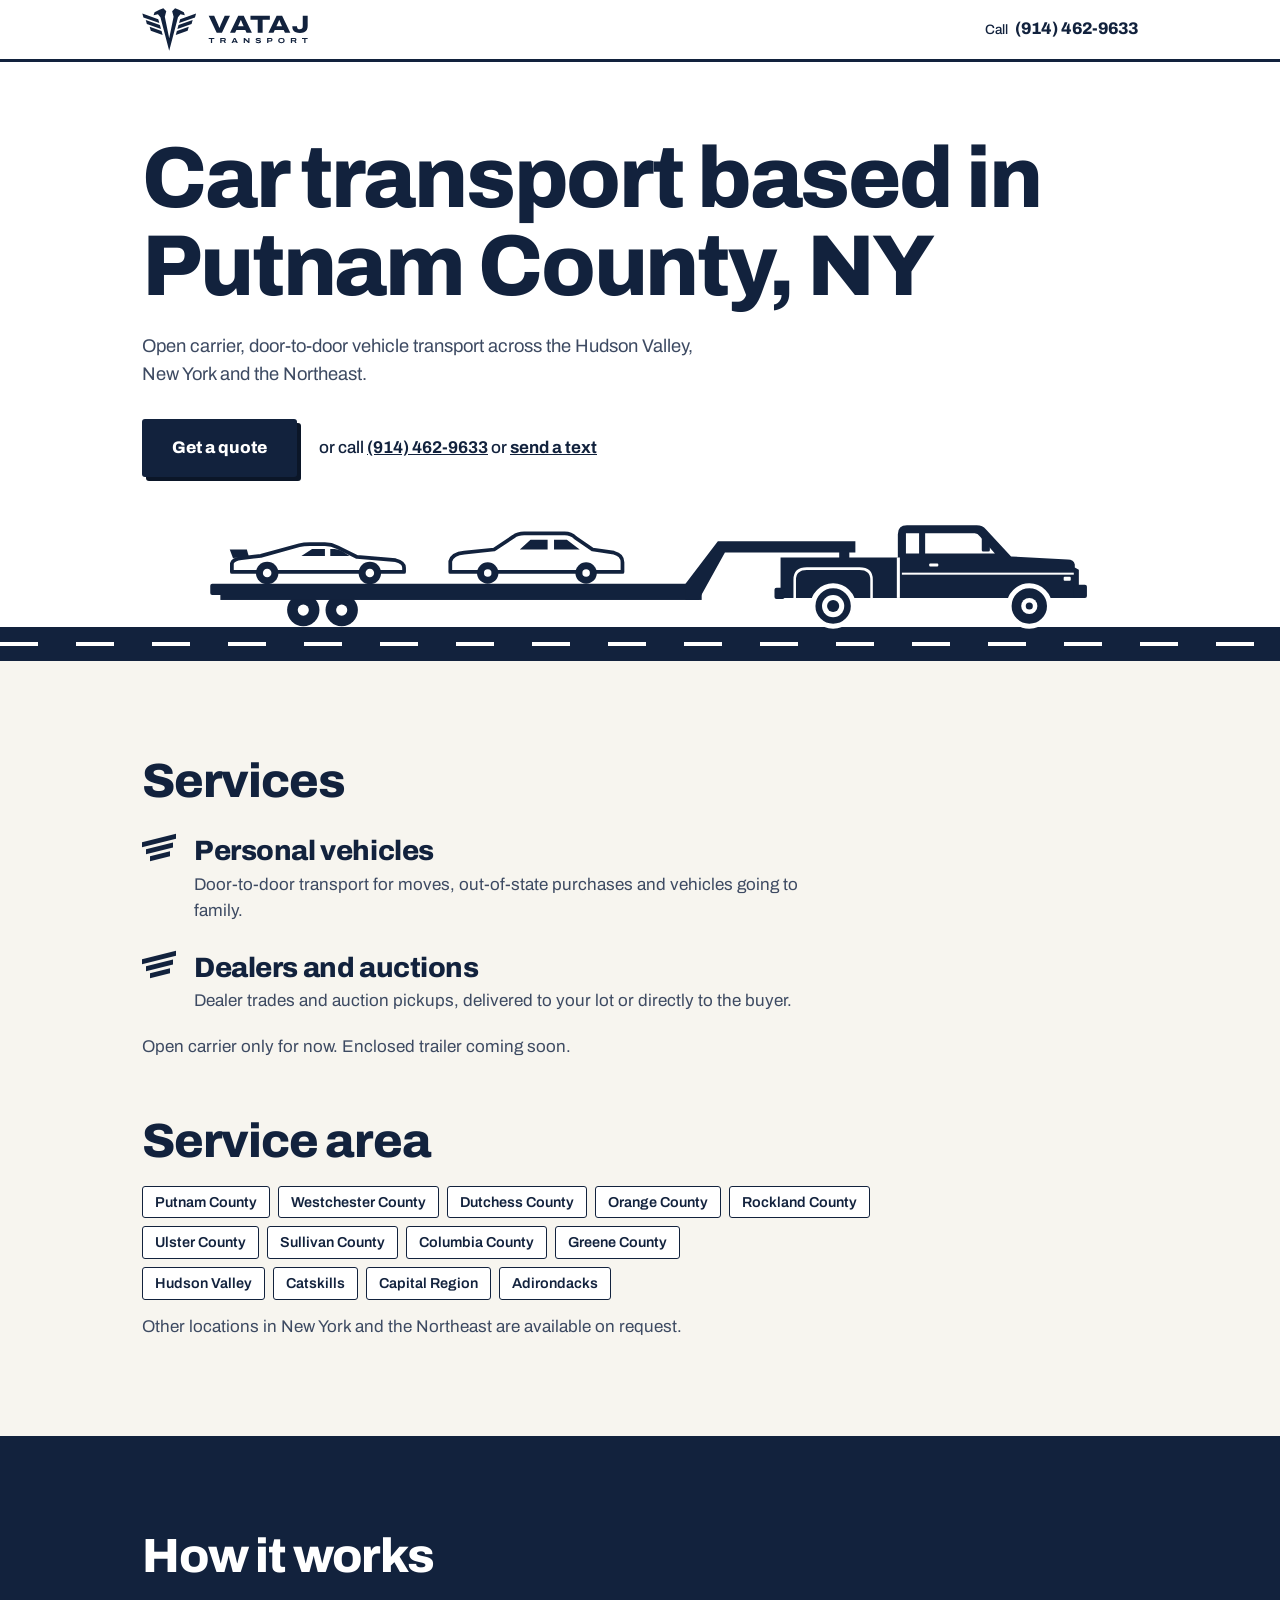
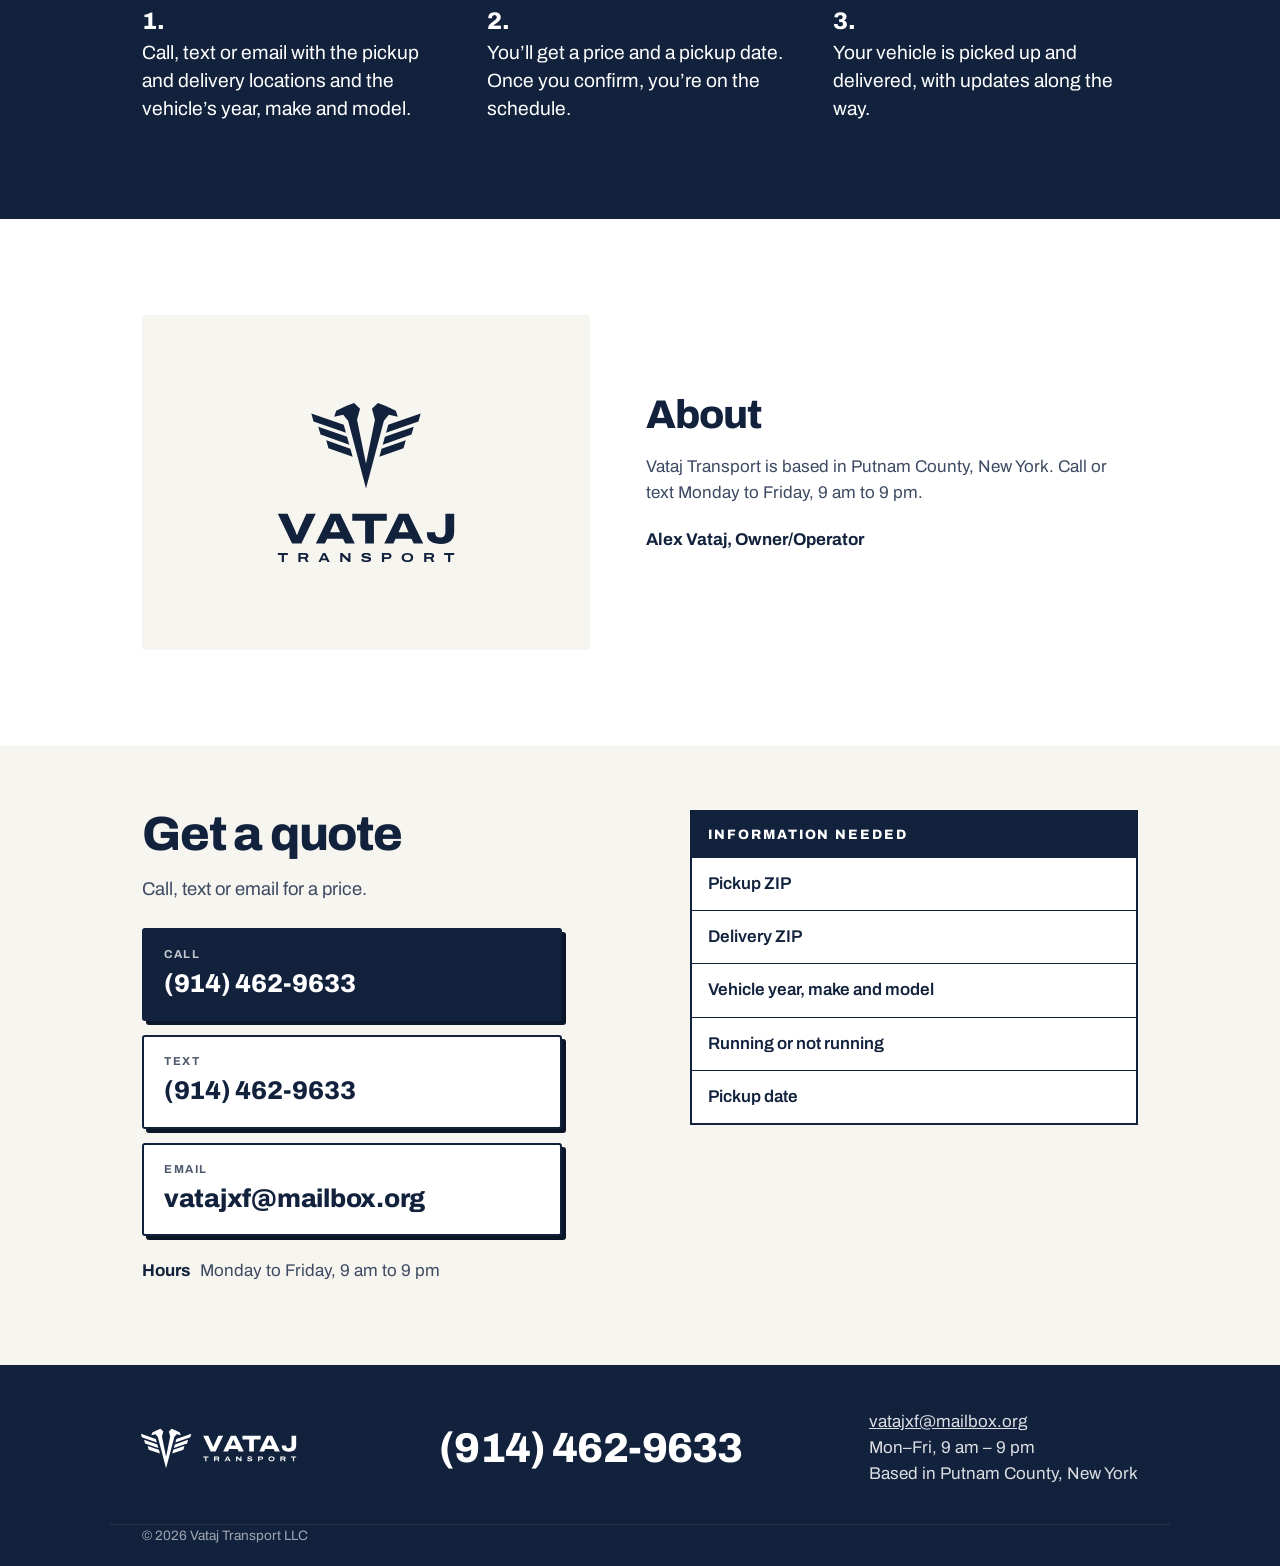
==== index.html @ d62d1b24 "Match quote button case, smooth scroll" ====
<!doctype html>
<html lang="en">
<head>
  <meta charset="utf-8">
  <meta name="viewport" content="width=device-width, initial-scale=1">

  <title>Vataj Transport LLC | Car Transport Based in Putnam County, New York</title>
  <meta name="description" content="Car transport based in Putnam County, New York. Open carrier, door to door, serving the Hudson Valley, Catskills, Capital Region and Adirondacks, plus the rest of New York and the Northeast. Call or text (914) 462-9633.">
  <link rel="canonical" href="https://vatajtransport.com/">
  <meta name="robots" content="index, follow">
  <meta name="theme-color" content="#12223D">

  <!-- Open Graph / social sharing -->
  <meta property="og:type" content="website">
  <meta property="og:site_name" content="Vataj Transport LLC">
  <meta property="og:title" content="Vataj Transport LLC | Car Transport Based in Putnam County, New York">
  <meta property="og:description" content="Open car hauling, door to door, across New York and the Northeast.">
  <meta property="og:url" content="https://vatajtransport.com/">
  <meta property="og:image" content="https://vatajtransport.com/og-image.png">
  <meta property="og:image:width" content="1200">
  <meta property="og:image:height" content="630">
  <meta property="og:locale" content="en_US">
  <meta name="twitter:card" content="summary_large_image">
  <meta name="twitter:title" content="Vataj Transport LLC | Car Transport Based in Putnam County, New York">
  <meta name="twitter:description" content="Open car hauling, door to door, across New York and the Northeast.">
  <meta name="twitter:image" content="https://vatajtransport.com/og-image.png">

  <!-- Icons (from assets/03-icons-and-social) -->
  <link rel="icon" href="favicon.ico" sizes="48x48">
  <link rel="icon" href="favicon.svg" type="image/svg+xml">
  <link rel="apple-touch-icon" href="apple-touch-icon.png">
  <link rel="manifest" href="site.webmanifest">

  <!-- Font: Archivo, served from this site -->
  <link rel="preload" href="fonts/archivo-latin.woff2" as="font" type="font/woff2" crossorigin>

  <link rel="stylesheet" href="styles.css">

  <!-- Structured data. Business details for search engines. -->
  <script type="application/ld+json">
  {
    "@context": "https://schema.org",
    "@type": "LocalBusiness",
    "name": "Vataj Transport LLC",
    "description": "Car transport company based in Putnam County, New York. Open car hauling, door to door, across New York and the Northeast.",
    "openingHoursSpecification": [
      { "@type": "OpeningHoursSpecification", "dayOfWeek": ["Monday", "Tuesday", "Wednesday", "Thursday", "Friday"], "opens": "09:00", "closes": "21:00" }
    ],
    "url": "https://vatajtransport.com/",
    "logo": "https://vatajtransport.com/icon-512.png",
    "image": "https://vatajtransport.com/og-image.png",
    "telephone": "+1-914-462-9633",
    "email": "vatajxf@mailbox.org",
    "address": {
      "@type": "PostalAddress",
      "addressRegion": "NY",
      "addressCountry": "US"
    },
    "areaServed": [
      { "@type": "AdministrativeArea", "name": "Putnam County, New York" },
      { "@type": "AdministrativeArea", "name": "Westchester County, New York" },
      { "@type": "AdministrativeArea", "name": "Dutchess County, New York" },
      { "@type": "AdministrativeArea", "name": "Orange County, New York" },
      { "@type": "AdministrativeArea", "name": "Rockland County, New York" },
      { "@type": "AdministrativeArea", "name": "Ulster County, New York" },
      { "@type": "AdministrativeArea", "name": "Sullivan County, New York" },
      { "@type": "AdministrativeArea", "name": "Columbia County, New York" },
      { "@type": "AdministrativeArea", "name": "Greene County, New York" },
      { "@type": "Place", "name": "Hudson Valley, New York" },
      { "@type": "Place", "name": "Catskills, New York" },
      { "@type": "Place", "name": "Capital Region, New York" },
      { "@type": "Place", "name": "Adirondacks, New York" },
      { "@type": "State", "name": "New York" },
      { "@type": "Place", "name": "Northeastern United States" }
    ]
  }
  </script>
</head>
<body>
  <a class="skip-link" href="#main">Skip to content</a>

  <!-- Car drawing used by the hauler illustration -->
  <svg width="0" height="0" style="position:absolute" aria-hidden="true">
    <symbol id="car" viewBox="0 0 170 52">
      <path d="M5 40 V30 Q7 23 18 22 L46 19 L64 7 Q68 4 74 4 H112 Q118 4 122 8 L138 19 L158 22 Q166 24 166 31 V40 Z" fill="#fff" stroke="#12223D" stroke-width="3.5" stroke-linejoin="round"/>
      <path d="M70 19 L80 10 H96 V19 Z M102 19 V10 H114 L126 19 Z" fill="#12223D"/>
      <circle cx="40" cy="41" r="10" fill="#12223D"/><circle cx="40" cy="41" r="3.5" fill="#fff"/>
      <circle cx="132" cy="41" r="10" fill="#12223D"/><circle cx="132" cy="41" r="3.5" fill="#fff"/>
    </symbol>
    <symbol id="sportscar" viewBox="0 0 170 52">
      <path d="M5 40 V32 Q6 28 14 27 L32 25 L68 15 Q72 14 78 14 H92 Q98 14 104 17 L122 26 L158 29 Q166 31 166 36 V40 Z" fill="#fff" stroke="#12223D" stroke-width="3.5" stroke-linejoin="round"/>
      <path d="M6 27 L3 19 H19 L21 26 Z" fill="#12223D"/>
      <path d="M70 25 L80 18.5 H92 V25 Z M97 25 V18.5 H101 Q105 18.5 109 21 L115 25 Z" fill="#12223D"/>
      <circle cx="38" cy="41" r="10.5" fill="#12223D"/><circle cx="38" cy="41" r="4" fill="#fff"/>
      <circle cx="134" cy="41" r="10.5" fill="#12223D"/><circle cx="134" cy="41" r="4" fill="#fff"/>
    </symbol>
  </svg>

  <header class="top">
    <div class="wrap top-inner">
      <a href="#top" class="top-logo"><img src="img/vataj-logo-navy.svg" alt="Vataj Transport" width="200" height="64"></a>
      <a class="top-phone" href="tel:+19144629633"><small>Call</small> (914) 462-9633</a>
    </div>
  </header>

  <main id="main">
    <!-- HERO -->
    <section class="hero" id="top">
      <div class="wrap hero-inner">
        <h1>Car transport based in Putnam County, NY</h1>
        <p class="hero-sub">Open carrier, door-to-door vehicle transport across the Hudson Valley, New York and the Northeast.</p>
        <div class="hero-cta">
          <a class="btn" href="#quote">Get a quote</a>
          <span class="hero-call">or call <a href="tel:+19144629633">(914) 462-9633</a> or <a href="sms:+19144629633">send a text</a></span>
        </div>
      </div>

      <!-- Car hauler drawing -->
      <div class="road">
        <svg class="hauler" viewBox="0 96 890 119" role="img" aria-label="Drawing of a Dodge Ram 3500 dually towing a gooseneck trailer with two cars">
          <!-- trailer tandem axles, toward the rear, tucked under the frame -->
          <g fill="#12223D">
            <circle cx="112" cy="192" r="16"/><circle cx="150" cy="192" r="16"/>
          </g>
          <g fill="#fff">
            <circle cx="112" cy="192" r="5.5"/><circle cx="150" cy="192" r="5.5"/>
          </g>
          <g fill="#12223D">
            <!-- trailer: deck, frame rail, gooseneck, hitch -->
            <rect x="20" y="166" width="484" height="11" rx="2"/>
            <rect x="30" y="175" width="476" height="7"/>
            <path d="M490 166 L522 124 H658 V135 H529 L503 182 H490 Z"/>
            <rect x="642" y="133" width="10" height="11"/>
            <!-- pickup: 1997 Ram 3500 dually, club cab -->
            <path d="M584 140 H700 V117 Q700 108 709 108 H778 Q784 108 787 112 L812 139 L868 142 Q874 142 875 147 V150 L879 152 V180 H584 Z"/>
            <rect x="578" y="170" width="10" height="11" rx="2"/>
            <rect x="874" y="167" width="13" height="13" rx="2"/>
          </g>
          <g fill="#fff">
            <rect x="699" y="140" width="3" height="40"/>
            <path d="M708 116 H721 V136 H708 Z M727 116 H776 Q779 116 781 119 L796 136 H727 Z"/>
            <rect x="704" y="155" width="170" height="2"/>
            <rect x="731" y="146" width="9" height="3" rx="1"/>
            <rect x="864" y="159" width="7" height="4" rx="1"/>
          </g>
          <!-- tow mirror -->
          <rect x="783" y="119" width="8" height="15" rx="1.5" fill="#12223D"/>
          <!-- squared-off dually rear fender flare -->
          <path d="M598 180 V162 Q598 151 610 151 H662 Q674 151 674 162 V180" fill="none" stroke="#fff" stroke-width="2.5" stroke-linejoin="round"/>
          <!-- pickup wheels: deep-dish dually rear, front hub -->
          <g fill="#12223D" stroke="#fff" stroke-width="5">
            <circle cx="636" cy="188" r="20"/><circle cx="830" cy="188" r="20"/>
          </g>
          <circle cx="636" cy="188" r="11" fill="#fff"/>
          <circle cx="636" cy="188" r="6" fill="#12223D"/>
          <circle cx="830" cy="188" r="8" fill="#fff"/>
          <circle cx="830" cy="188" r="3.5" fill="#12223D"/>
          <!-- cars -->
          <use href="#sportscar" x="36" y="112" width="180" height="55"/>
          <use href="#car" x="252" y="112" width="180" height="55"/>
        </svg>
      </div>
    </section>

    <!-- SERVICES -->
    <section class="services" id="services">
      <div class="wrap">
        <h2>Services</h2>
        <ul class="haul-list">
          <li>
            <strong>Personal vehicles</strong>
            <span>Door-to-door transport for moves, out-of-state purchases and vehicles going to family.</span>
          </li>
          <li>
            <strong>Dealers and auctions</strong>
            <span>Dealer trades and auction pickups, delivered to your lot or directly to the buyer.</span>
          </li>
        </ul>
        <p class="soon">Open carrier only for now. Enclosed trailer coming soon.</p>

        <h2 class="area-head" id="area">Service area</h2>
        <ul class="areas">
          <li>Putnam County</li>
          <li>Westchester County</li>
          <li>Dutchess County</li>
          <li>Orange County</li>
          <li>Rockland County</li>
          <li>Ulster County</li>
          <li>Sullivan County</li>
          <li>Columbia County</li>
          <li>Greene County</li>
        </ul>
        <ul class="areas">
          <li>Hudson Valley</li>
          <li>Catskills</li>
          <li>Capital Region</li>
          <li>Adirondacks</li>
        </ul>
        <p class="area-note">Other locations in New York and the Northeast are available on request.</p>
      </div>
    </section>

    <!-- HOW IT WORKS -->
    <section class="how" id="how">
      <div class="wrap">
        <h2>How it works</h2>
        <ol class="how-list">
          <li>Call, text or email with the pickup and delivery locations and the vehicle’s year, make and model.</li>
          <li>You’ll get a price and a pickup date. Once you confirm, you’re on the schedule.</li>
          <li>Your vehicle is picked up and delivered, with updates along the way.</li>
        </ol>
      </div>
    </section>

    <!-- USDOT section: hidden until the real USDOT number and insurance details are filled in.
         Fill in [NUMBER], [INSURANCE CARRIER] and [COVERAGE DETAILS], then remove these comment markers.
    <section class="trust" id="trust">
      <div class="wrap">
        <div class="door">
          <img src="img/vataj-mark-navy.svg" alt="" width="120" height="97">
          <p class="door-line">Vataj Transport LLC · USDOT [NUMBER]</p>
        </div>
        <p class="trust-text">Look us up on <a href="https://safer.fmcsa.dot.gov/CompanySnapshot.aspx" target="_blank" rel="noopener">FMCSA SAFER</a> with our USDOT number. Insured through [INSURANCE CARRIER], [COVERAGE DETAILS].</p>
      </div>
    </section>
    -->

    <!-- ABOUT -->
    <section class="about" id="about">
      <div class="wrap about-inner">
        <!-- When you have a photo of the truck, replace this div with:
             <img class="about-photo" src="img/truck.jpg" alt="Vataj Transport truck and trailer" width="800" height="600"> -->
        <div class="photo-slot"><img src="img/vataj-stacked-navy.svg" alt="" width="240" height="220"></div>
        <div>
          <h2>About</h2>
          <p>Vataj Transport is based in Putnam County, New York. Call or text Monday to Friday, 9 am to 9 pm.</p>
          <p class="sign">Alex Vataj, Owner/Operator</p>
        </div>
      </div>
    </section>

    <!-- QUOTE: contact by phone or email -->
    <section class="quote" id="quote">
      <div class="wrap quote-inner">
        <div>
          <h2>Get a quote</h2>
          <p class="quote-sub">Call, text or email for a price.</p>
          <div class="contact">
            <a class="contact-btn" href="tel:+19144629633">
              <small>Call</small>
              <span>(914) 462-9633</span>
            </a>
            <a class="contact-btn contact-btn--light" href="sms:+19144629633">
              <small>Text</small>
              <span>(914) 462-9633</span>
            </a>
            <a class="contact-btn contact-btn--light" href="mailto:vatajxf@mailbox.org?subject=Quote%20request&amp;body=Hi%20Alex%2C%20I%27d%20like%20a%20quote.%0D%0A%0D%0AName%3A%0D%0APhone%3A%0D%0APickup%20ZIP%3A%0D%0ADelivery%20ZIP%3A%0D%0AVehicle%20%28year%2C%20make%2C%20model%29%3A%0D%0ADoes%20it%20run%3F%3A%0D%0APickup%20date%3A%0D%0A">
              <small>Email</small>
              <span>vatajxf@mailbox.org</span>
            </a>
          </div>
          <p class="hours"><b>Hours</b> Monday to Friday, 9 am to 9 pm</p>
        </div>

        <div class="bol">
          <div class="bol-head"><span>Information needed</span></div>
          <ul class="bol-list">
            <li>Pickup ZIP</li>
            <li>Delivery ZIP</li>
            <li>Vehicle year, make and model</li>
            <li>Running or not running</li>
            <li>Pickup date</li>
          </ul>
        </div>
      </div>
    </section>
  </main>

  <!-- Call / text bar, phones only -->
  <nav class="callbar" aria-label="Contact">
    <a href="tel:+19144629633">Call (914) 462-9633</a>
    <a href="sms:+19144629633">Text</a>
  </nav>

  <footer class="foot">
    <div class="wrap foot-inner">
      <img src="img/vataj-logo-white.svg" alt="Vataj Transport" width="200" height="64">
      <a class="foot-phone" href="tel:+19144629633">(914) 462-9633</a>
      <p>
        <a href="mailto:vatajxf@mailbox.org">vatajxf@mailbox.org</a><br>
        Mon–Fri, 9 am – 9 pm<br>
        Based in Putnam County, New York
        <!-- <br>USDOT [NUMBER] -->
      </p>
    </div>
    <p class="wrap foot-legal">© <span id="year">2026</span> Vataj Transport LLC</p>
  </footer>

  <script src="main.js" defer></script>
  <!-- Cloudflare Web Analytics --><script type='module' src='https://static.cloudflareinsights.com/beacon.min.js' data-cf-beacon='{"token": "734346c1a98e472299c1a5e0b5b858b2"}'></script><!-- End Cloudflare Web Analytics -->
</body>
</html>
---- styles.css ----
/* Vataj Transport LLC */

@font-face {
  font-family: "Archivo";
  font-style: normal;
  font-weight: 400 800;
  font-display: swap;
  src: url("fonts/archivo-latin.woff2") format("woff2");
}

:root {
  --navy: #12223D;
  --navy-deep: #0b1628;
  --paper: #f7f5ef;
  --ink-soft: #3d4a62;
  --white: #fff;
  --font: "Archivo", system-ui, -apple-system, "Segoe UI", Roboto, sans-serif;
}

*, *::before, *::after { box-sizing: border-box; }
html { -webkit-text-size-adjust: 100%; }
@media (prefers-reduced-motion: no-preference) { html { scroll-behavior: smooth; } }
body { margin: 0; font-family: var(--font); font-size: 1.0625rem; line-height: 1.55; color: var(--navy); background: var(--white); }
img { display: block; max-width: 100%; height: auto; }
a { color: inherit; }
p { margin: 0 0 1em; }
h1, h2 { margin: 0; font-weight: 800; letter-spacing: -0.025em; line-height: 1.02; }
h2 { font-size: clamp(2rem, 6vw, 3rem); margin-bottom: 28px; }
:focus-visible { outline: 3px solid var(--navy); outline-offset: 2px; }

.wrap { max-width: 1060px; margin: 0 auto; padding: 0 20px; }

.skip-link { position: absolute; left: 8px; top: -60px; z-index: 10; padding: 8px 12px; background: var(--navy); color: var(--white); }
.skip-link:focus { top: 8px; }

.btn {
  display: inline-block; padding: 16px 30px;
  font: inherit; font-weight: 800; font-size: 1.05rem;
  color: var(--white); background: var(--navy);
  border: 0; border-radius: 3px; box-shadow: 4px 4px 0 var(--navy-deep);
  text-decoration: none; cursor: pointer;
  transition: transform .1s, box-shadow .1s;
}
.btn:hover { transform: translate(-1px, -1px); box-shadow: 5px 5px 0 var(--navy-deep); }
.btn:active { transform: translate(3px, 3px); box-shadow: 1px 1px 0 var(--navy-deep); }

/* Top bar */
.top { border-bottom: 3px solid var(--navy); }
.top-inner { display: flex; align-items: center; justify-content: space-between; gap: 12px; padding-top: 6px; padding-bottom: 6px; }
.top-logo img { width: 160px; margin-left: -8px; }
.top-phone { font-weight: 800; font-size: 1.05rem; text-decoration: none; white-space: nowrap; }
.top-phone small { display: none; font-weight: 500; font-size: .85rem; margin-right: 4px; }

/* Hero */
.hero { padding-top: 44px; overflow: hidden; }
.hero-inner { position: relative; }
.hero h1 { font-size: clamp(2.6rem, 10.5vw, 5.4rem); }
.hero-sub { max-width: 32em; margin: 22px 0 0; font-size: 1.15rem; color: var(--ink-soft); }
.hero-cta { display: flex; flex-wrap: wrap; align-items: center; gap: 14px 22px; margin-top: 30px; }
.hero-call { font-weight: 500; }
.hero-call a { font-weight: 700; }

.road { position: relative; margin-top: 36px; padding: 0 12px; }
.road::after { /* road surface with lane dashes */
  content: ""; display: block; height: 34px; margin: -6px -12px 0;
  background:
    repeating-linear-gradient(90deg, var(--white) 0 38px, transparent 38px 76px) center / 100% 4px no-repeat,
    var(--navy);
}
.hauler { display: block; width: 100%; max-width: 900px; height: auto; margin: 0 auto; }

/* Services */
.services { padding: 64px 0 56px; background: var(--paper); }
.haul-list { list-style: none; margin: 0; padding: 0; }
.haul-list > li { position: relative; padding: 0 0 26px 52px; }
.haul-list > li:last-child { padding-bottom: 0; }
.haul-list > li::before { /* three wing bars from the logo */
  content: ""; position: absolute; left: 0; top: 4px; width: 34px; height: 22px;
  background:
    linear-gradient(var(--navy), var(--navy)) 0 0 / 100% 5px no-repeat,
    linear-gradient(var(--navy), var(--navy)) 4px 8px / 80% 5px no-repeat,
    linear-gradient(var(--navy), var(--navy)) 8px 16px / 60% 5px no-repeat;
  transform: skewY(-14deg);
}
.haul-list strong { display: block; font-size: clamp(1.3rem, 3.6vw, 1.75rem); font-weight: 800; letter-spacing: -0.015em; line-height: 1.2; }
.haul-list span { display: block; margin-top: 4px; color: var(--ink-soft); max-width: 36em; }
.soon { margin: 20px 0 0; color: var(--ink-soft); }
.area-head { margin-top: 56px; margin-bottom: 20px; }
.areas { list-style: none; display: flex; flex-wrap: wrap; gap: 8px; max-width: 780px; margin: 0 0 8px; padding: 0; }
.areas li {
  padding: 6px 12px; font-size: .9rem; font-weight: 600; line-height: 1.3;
  background: var(--white); border: 1px solid var(--navy); border-radius: 3px;
}
.area-note { margin: 14px 0 0; color: var(--ink-soft); max-width: 36em; }

/* How it goes */
.how { padding: 64px 0; color: var(--white); background: var(--navy); }
.how-list { margin: 0; padding: 0; list-style: none; counter-reset: n; display: grid; gap: 28px; }
.how-list li { counter-increment: n; font-size: 1.2rem; line-height: 1.45; max-width: 30em; }
.how-list li::before {
  content: counter(n) "."; display: block; margin-bottom: 6px;
  font-size: 1.5rem; font-weight: 800; line-height: 1;
}

/* About */
.about { padding: 72px 0; }
.about-inner { display: grid; gap: 28px; align-items: center; }
.about p { color: var(--ink-soft); max-width: 34em; }
.about .sign { margin-top: 20px; color: var(--navy); font-weight: 700; }
.about h2 { font-size: clamp(1.8rem, 5vw, 2.5rem); margin-bottom: 18px; }
.photo-slot { display: grid; place-items: center; aspect-ratio: 4 / 3; background: var(--paper); border-radius: 3px; }
.photo-slot img { width: 46%; }
.about-photo { width: 100%; aspect-ratio: 4 / 3; object-fit: cover; border-radius: 3px; }

/* Trust: door lettering */
.trust { padding: 72px 0; }
.door {
  display: flex; flex-direction: column; align-items: center; gap: 14px;
  padding: 36px 20px 30px; margin-bottom: 28px;
  background: var(--white); border: 3px solid var(--navy); border-radius: 26px;
  box-shadow: inset 0 0 0 8px var(--white), inset 0 0 0 9px #c9cfd9;
}
.door img { width: 96px; }
.door-line { margin: 0; text-align: center; font-weight: 800; font-size: clamp(.95rem, 3.2vw, 1.4rem); letter-spacing: .12em; text-transform: uppercase; }
.trust-text { max-width: 40em; margin: 0; color: var(--ink-soft); }
.trust-text a { color: var(--navy); font-weight: 700; }

/* Quote: call or email */
.quote { padding: 64px 0 80px; background: var(--paper); }
.quote-inner { display: grid; gap: 36px; }
.quote-sub { color: var(--ink-soft); margin-top: -12px; margin-bottom: 24px; font-size: 1.15rem; }
.contact { display: grid; gap: 14px; max-width: 420px; }
.contact-btn {
  display: block; padding: 16px 20px;
  color: var(--white); background: var(--navy);
  border: 2px solid var(--navy); border-radius: 3px; box-shadow: 4px 4px 0 var(--navy-deep);
  text-decoration: none; transition: transform .1s, box-shadow .1s;
}
.contact-btn:hover { transform: translate(-1px, -1px); box-shadow: 5px 5px 0 var(--navy-deep); }
.contact-btn:active { transform: translate(3px, 3px); box-shadow: 1px 1px 0 var(--navy-deep); }
.contact-btn small { display: block; font-size: .72rem; font-weight: 700; letter-spacing: .14em; text-transform: uppercase; opacity: .75; }
.contact-btn span { display: block; font-size: clamp(1.25rem, 5vw, 1.6rem); font-weight: 800; letter-spacing: -0.01em; overflow-wrap: anywhere; }
.contact-btn--light { color: var(--navy); background: var(--white); }
.hours { margin: 22px 0 0; color: var(--ink-soft); }
.hours b { margin-right: 6px; color: var(--navy); }

.bol { align-self: start; background: var(--white); border: 2px solid var(--navy); }
.bol-head {
  padding: 12px 16px; color: var(--white); background: var(--navy);
  font-weight: 800; font-size: .85rem; letter-spacing: .14em; text-transform: uppercase;
}
.bol-list { list-style: none; margin: 0; padding: 0; }
.bol-list li { padding: 13px 16px; font-weight: 600; }
.bol-list li + li { border-top: 1px solid var(--navy); }

/* 404 */
.notfound { padding: 96px 0 120px; }
.notfound h1 { font-size: clamp(2.6rem, 10vw, 4.5rem); }
.notfound p { margin: 18px 0 0; font-size: 1.15rem; color: var(--ink-soft); }

/* Call bar (phones) */
.callbar {
  position: fixed; left: 0; right: 0; bottom: 0; z-index: 20;
  display: grid; grid-template-columns: 1fr auto;
  padding-bottom: env(safe-area-inset-bottom);
  background: var(--navy); border-top: 2px solid var(--white);
  box-shadow: 0 -4px 16px rgba(0, 0, 0, .18);
}
.callbar a { padding: 15px 18px; text-align: center; font-weight: 800; color: var(--white); text-decoration: none; }
.callbar a + a { padding: 15px 28px; color: var(--navy); background: var(--white); }
body:has(.callbar) { padding-bottom: calc(56px + env(safe-area-inset-bottom)); }

/* Footer */
.foot { padding: 44px 0 20px; color: var(--white); background: var(--navy); }
.foot-inner { display: grid; gap: 16px; }
.foot-inner img { width: 180px; margin-left: -9px; }
.foot-phone { font-size: clamp(1.8rem, 6vw, 2.6rem); font-weight: 800; letter-spacing: -0.02em; text-decoration: none; }
.foot-phone:hover { text-decoration: underline; }
.foot p { margin: 0; opacity: .85; }
.foot-legal { margin: 36px auto 0 !important; padding-top: 16px; border-top: 1px solid rgba(255, 255, 255, .15); font-size: .85rem; opacity: .6 !important; }

@media (min-width: 600px) {
  .top-phone small { display: inline; }
}

@media (min-width: 860px) {
  .callbar { display: none; }
  body:has(.callbar) { padding-bottom: 0; }
  .wrap { padding: 0 32px; }
  .top-logo img { width: 190px; }
  .hero { padding-top: 72px; }
  .hero h1 { max-width: 14em; }
  .services, .how, .about, .trust { padding: 96px 0; }
  .how-list { grid-template-columns: repeat(3, 1fr); gap: 40px; }
  .about-inner { grid-template-columns: 1fr 1.1fr; gap: 56px; }
  .quote-inner { grid-template-columns: 1.1fr 1fr; gap: 56px; align-items: center; }
  .foot-inner { grid-template-columns: auto 1fr auto; align-items: center; gap: 40px; }
  .foot-phone { justify-self: center; }
}
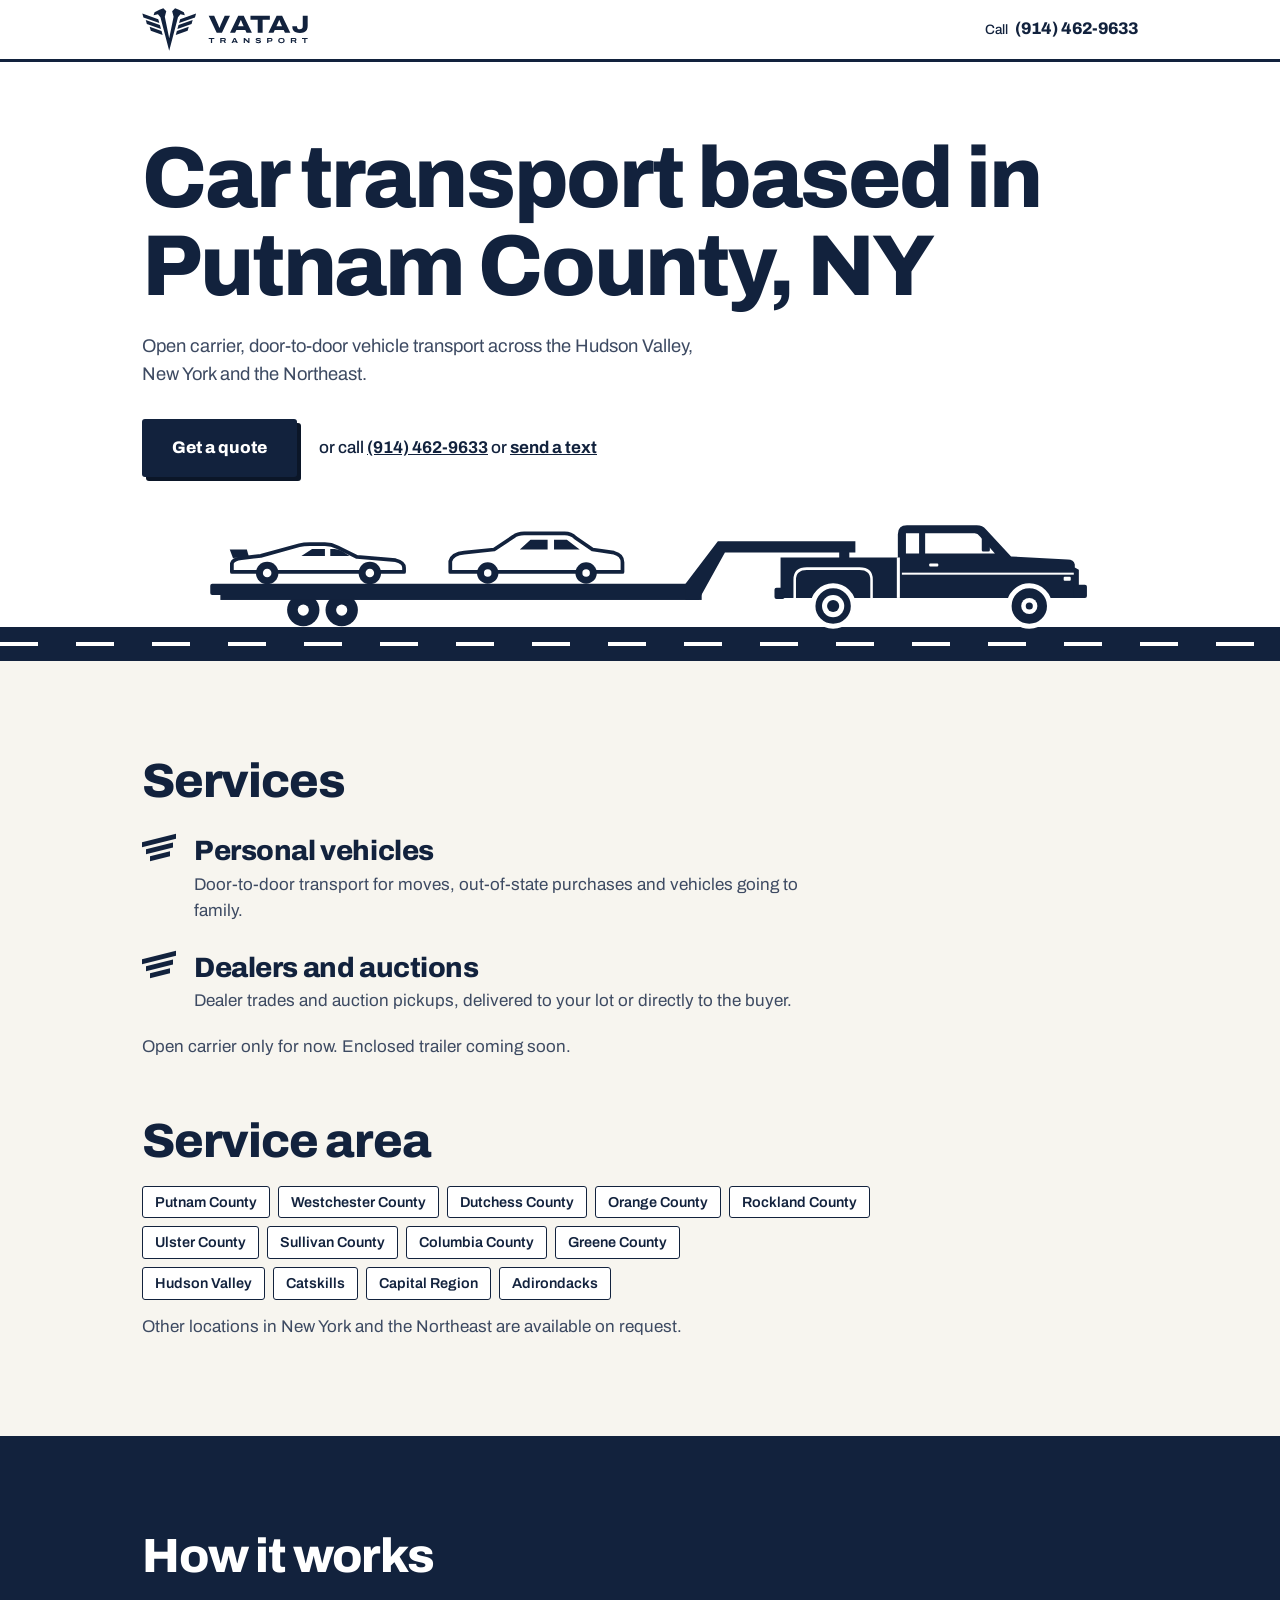
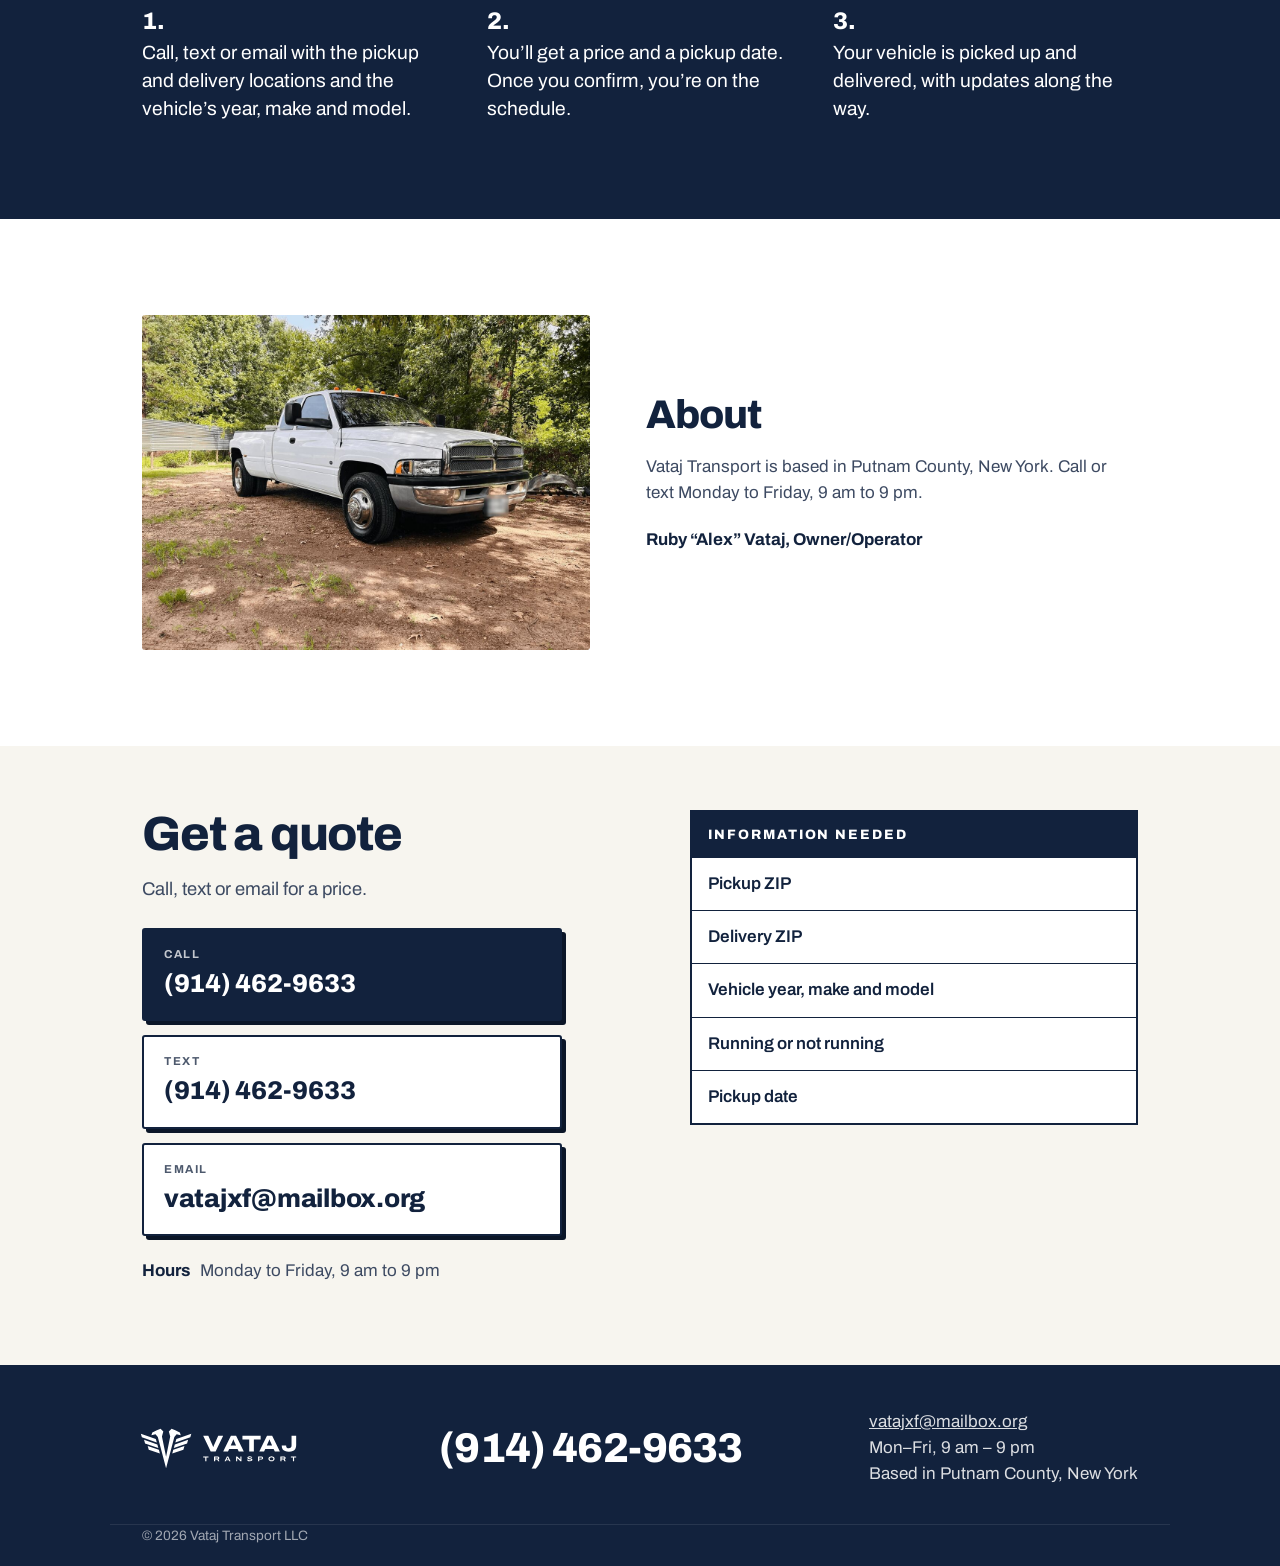
==== commit bce3367d: "Add truck photo to About, show owner as Ruby "Alex" Vataj" ====
--- a/index.html
+++ b/index.html
@@ -228,13 +228,11 @@
     <!-- ABOUT -->
     <section class="about" id="about">
       <div class="wrap about-inner">
-        <!-- When you have a photo of the truck, replace this div with:
-             <img class="about-photo" src="img/truck.jpg" alt="Vataj Transport truck and trailer" width="800" height="600"> -->
-        <div class="photo-slot"><img src="img/vataj-stacked-navy.svg" alt="" width="240" height="220"></div>
+        <img class="about-photo" src="img/truck.jpg" alt="White Dodge Ram 3500 dually pickup used by Vataj Transport" width="1200" height="900" loading="lazy">
         <div>
           <h2>About</h2>
           <p>Vataj Transport is based in Putnam County, New York. Call or text Monday to Friday, 9 am to 9 pm.</p>
-          <p class="sign">Alex Vataj, Owner/Operator</p>
+          <p class="sign">Ruby “Alex” Vataj, Owner/Operator</p>
         </div>
       </div>
     </section>
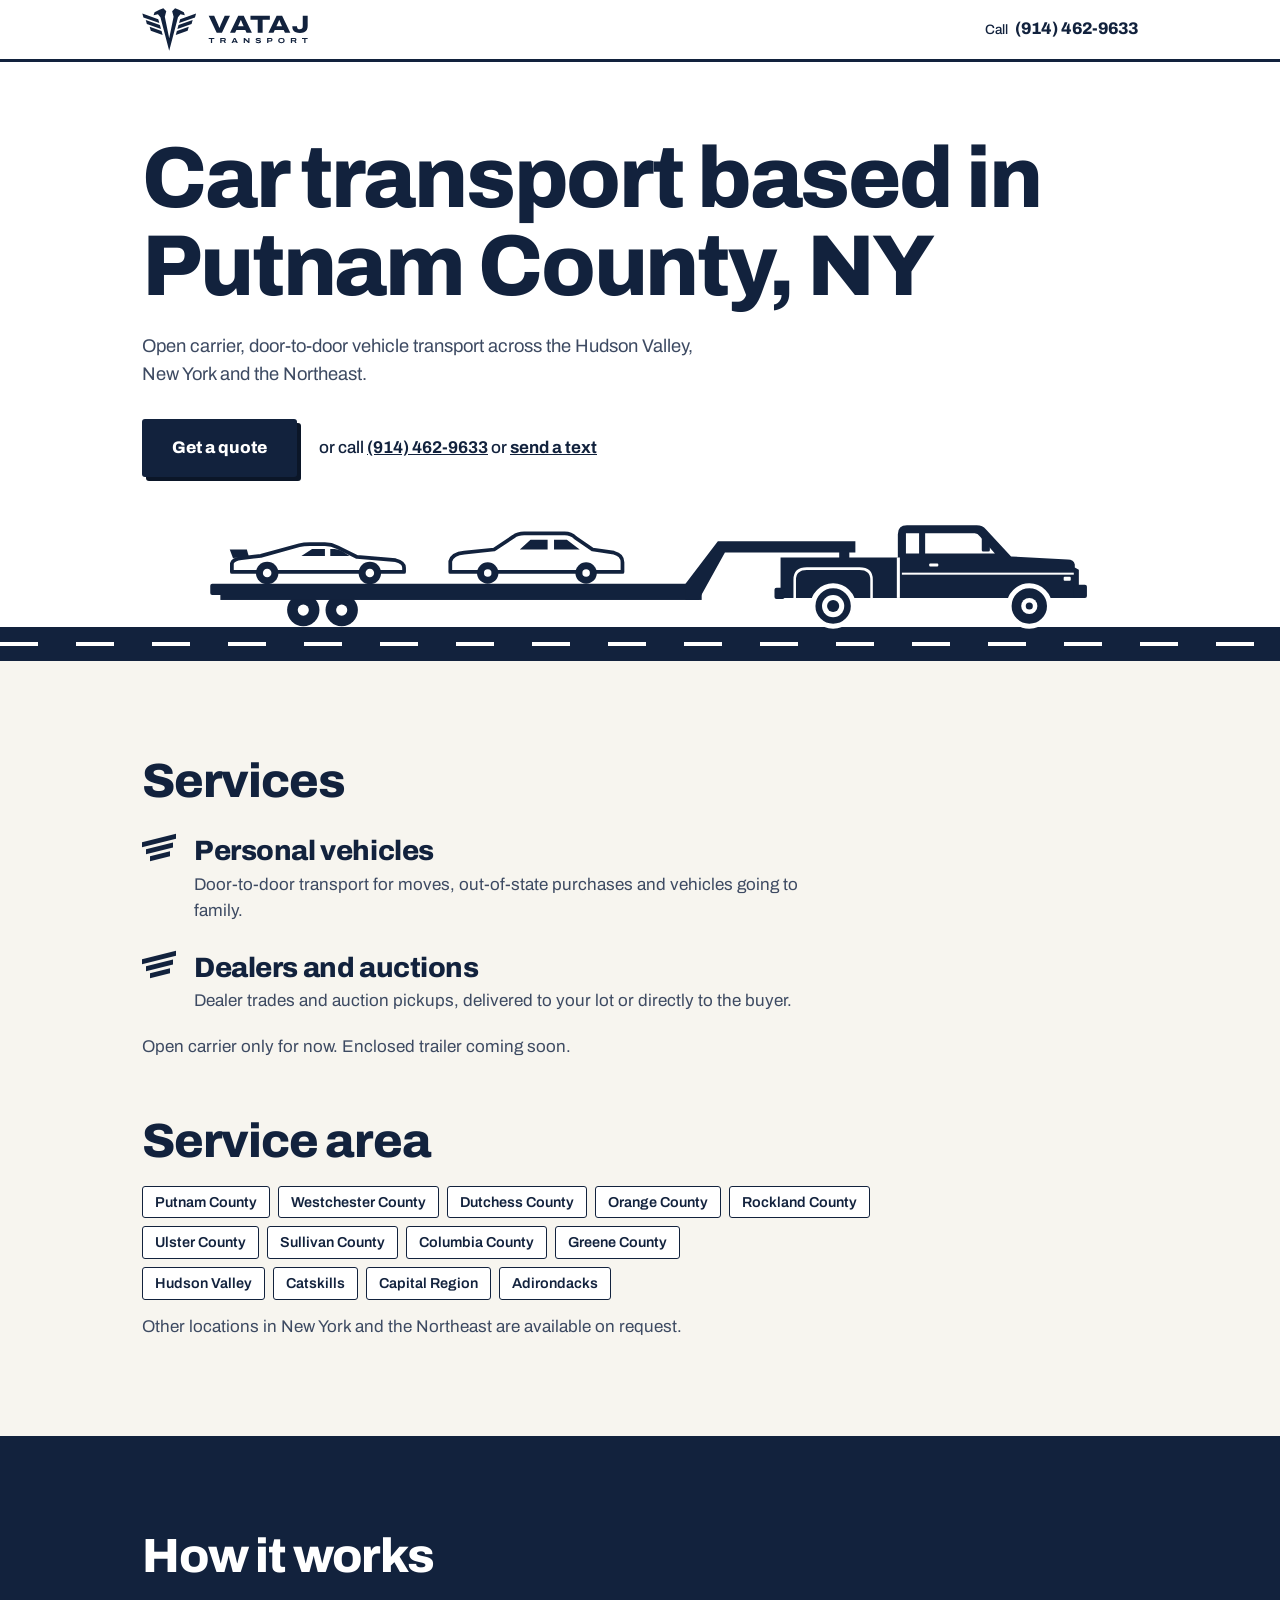
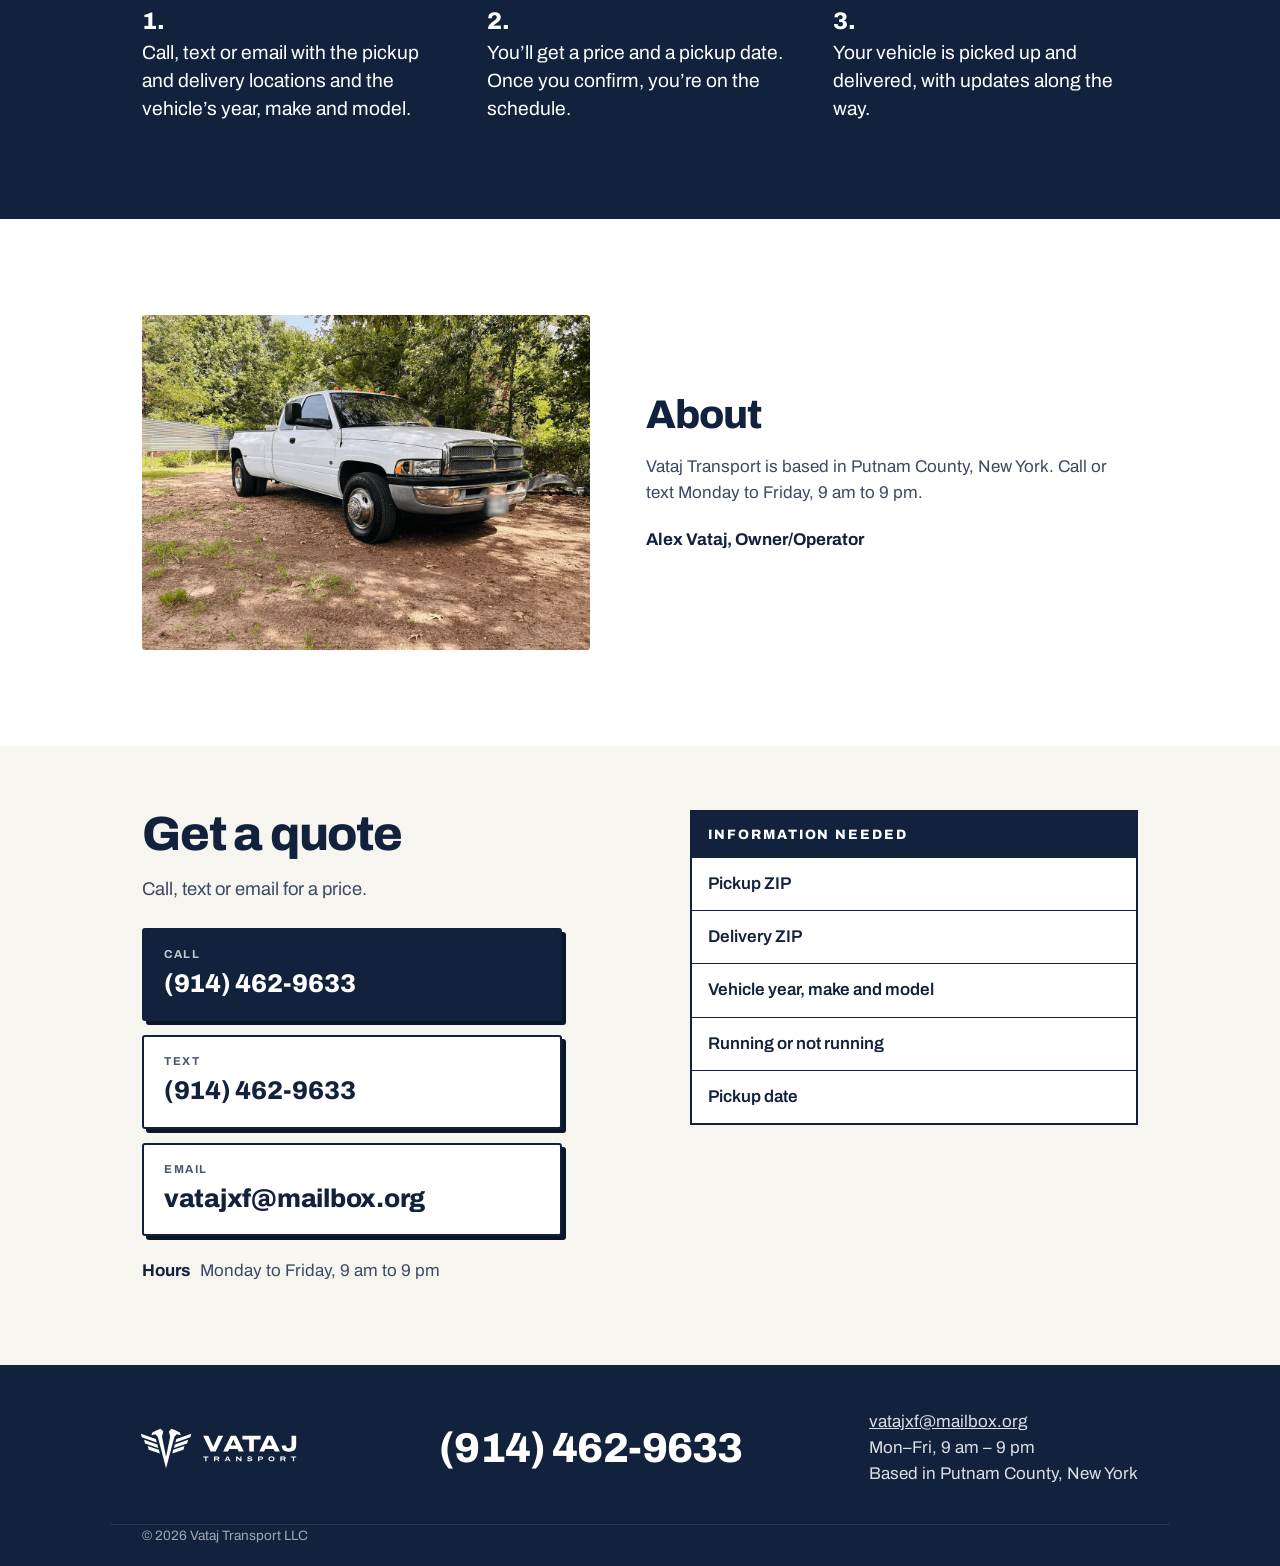
==== commit 52af64b9: "Show owner as Alex Vataj" ====
--- a/index.html
+++ b/index.html
@@ -232,7 +232,7 @@
         <div>
           <h2>About</h2>
           <p>Vataj Transport is based in Putnam County, New York. Call or text Monday to Friday, 9 am to 9 pm.</p>
-          <p class="sign">Ruby “Alex” Vataj, Owner/Operator</p>
+          <p class="sign">Alex Vataj, Owner/Operator</p>
         </div>
       </div>
     </section>
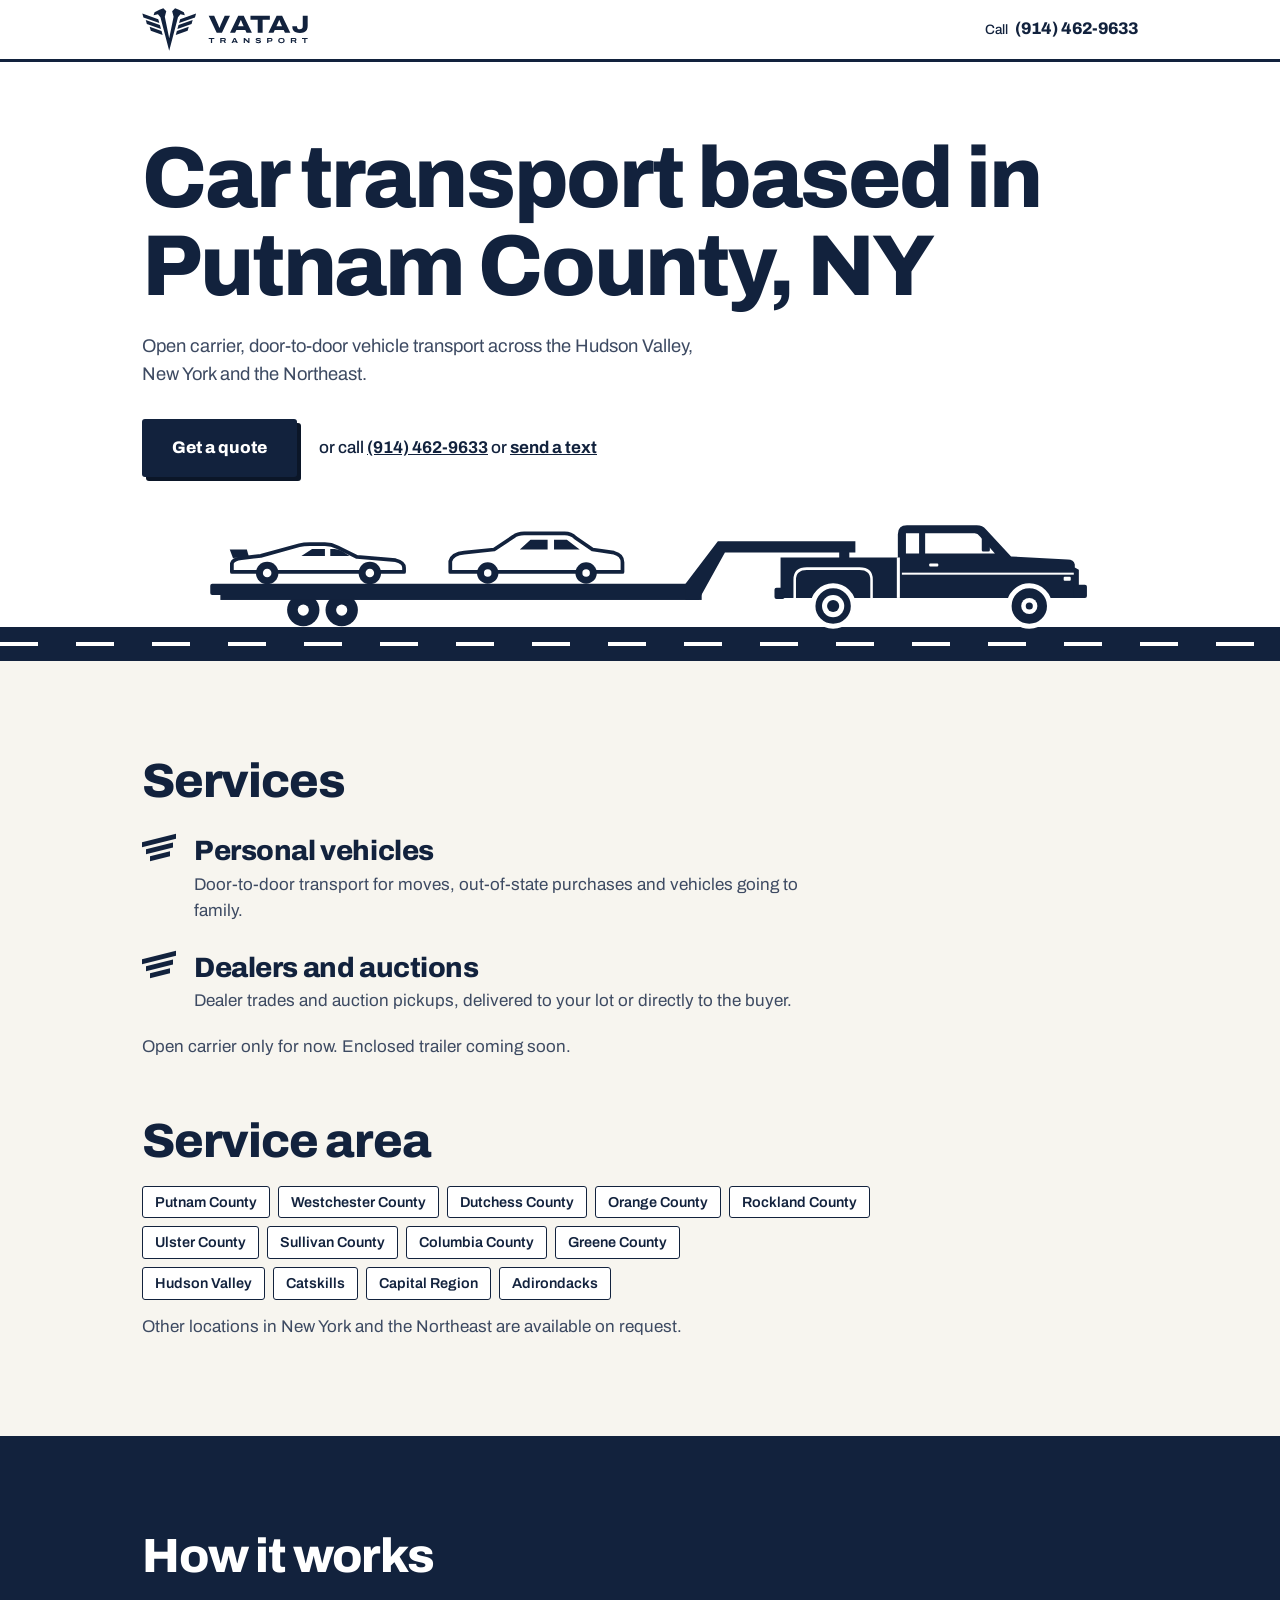
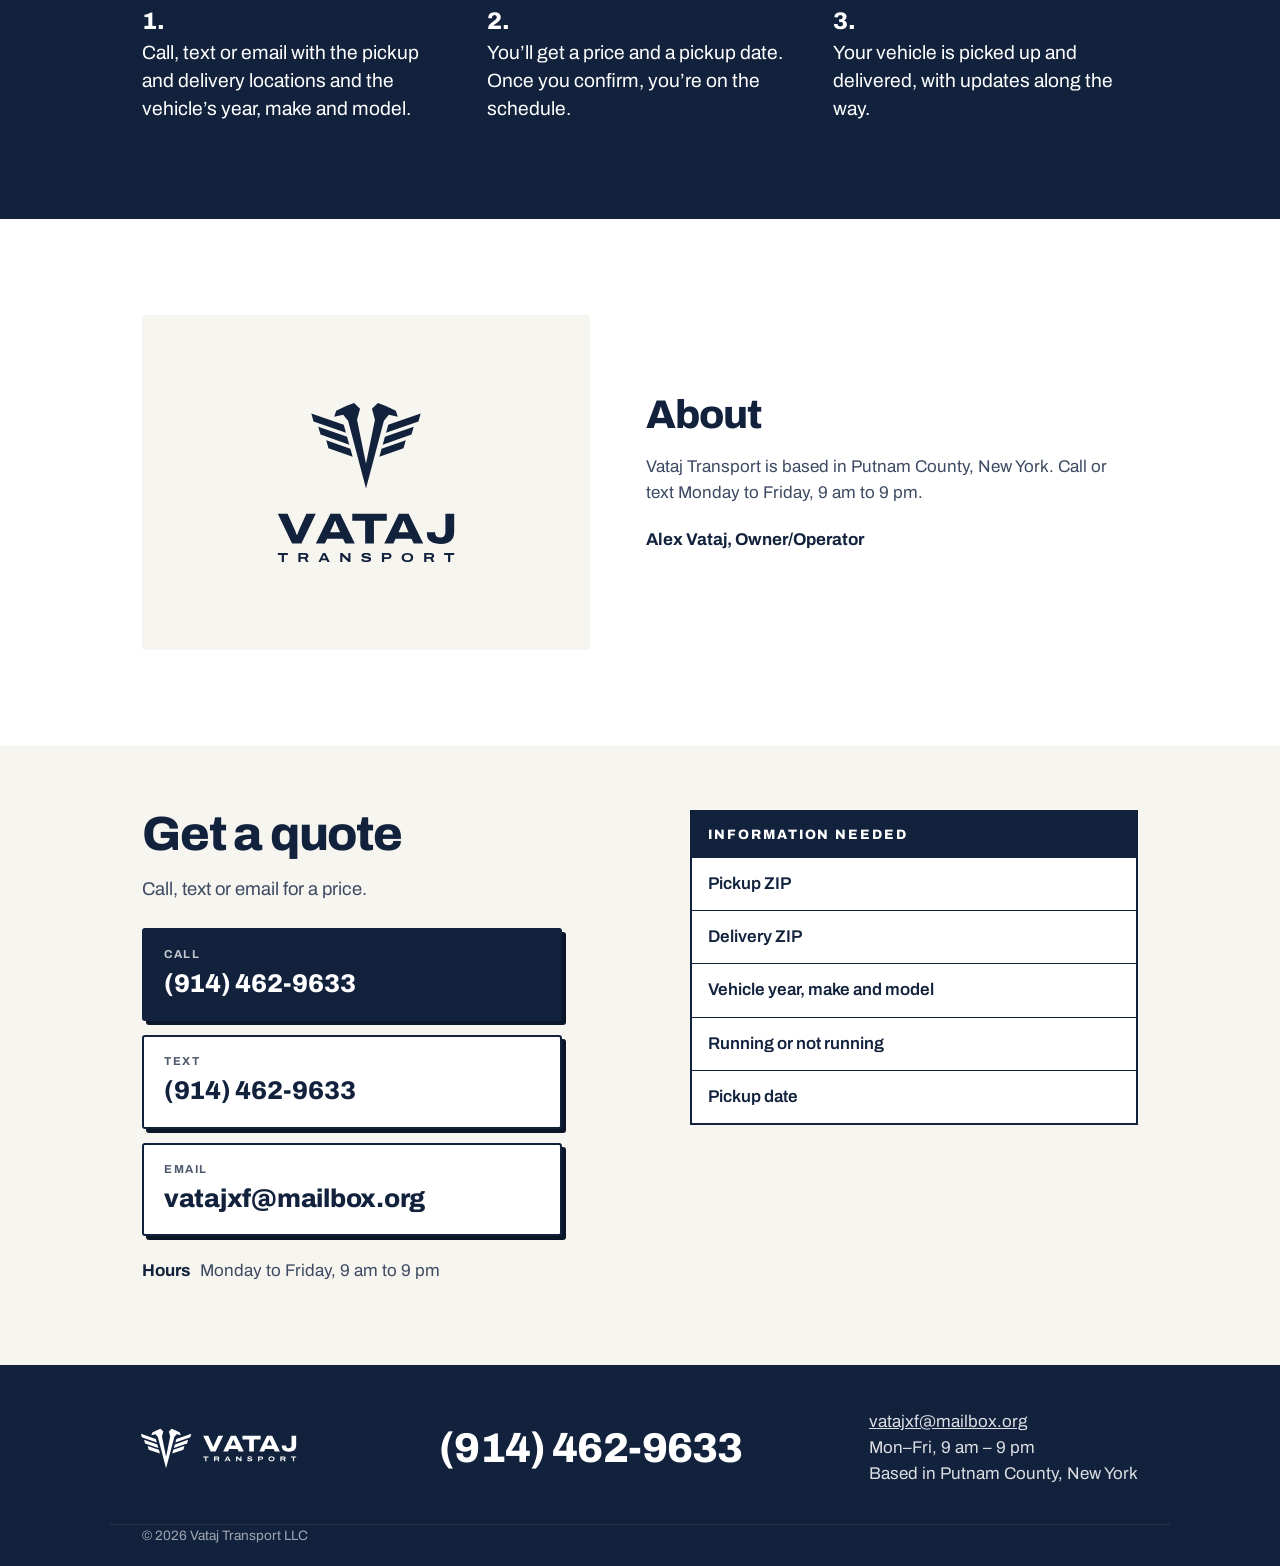
==== commit a5010e05: "Remove truck photo from About, restore logo panel" ====
--- a/index.html
+++ b/index.html
@@ -228,7 +228,7 @@
     <!-- ABOUT -->
     <section class="about" id="about">
       <div class="wrap about-inner">
-        <img class="about-photo" src="img/truck.jpg" alt="White Dodge Ram 3500 dually pickup used by Vataj Transport" width="1200" height="900" loading="lazy">
+        <div class="photo-slot"><img src="img/vataj-stacked-navy.svg" alt="" width="240" height="220"></div>
         <div>
           <h2>About</h2>
           <p>Vataj Transport is based in Putnam County, New York. Call or text Monday to Friday, 9 am to 9 pm.</p>
--- a/styles.css
+++ b/styles.css
@@ -110,7 +110,6 @@
 .about h2 { font-size: clamp(1.8rem, 5vw, 2.5rem); margin-bottom: 18px; }
 .photo-slot { display: grid; place-items: center; aspect-ratio: 4 / 3; background: var(--paper); border-radius: 3px; }
 .photo-slot img { width: 46%; }
-.about-photo { width: 100%; aspect-ratio: 4 / 3; object-fit: cover; border-radius: 3px; }
 
 /* Trust: door lettering */
 .trust { padding: 72px 0; }
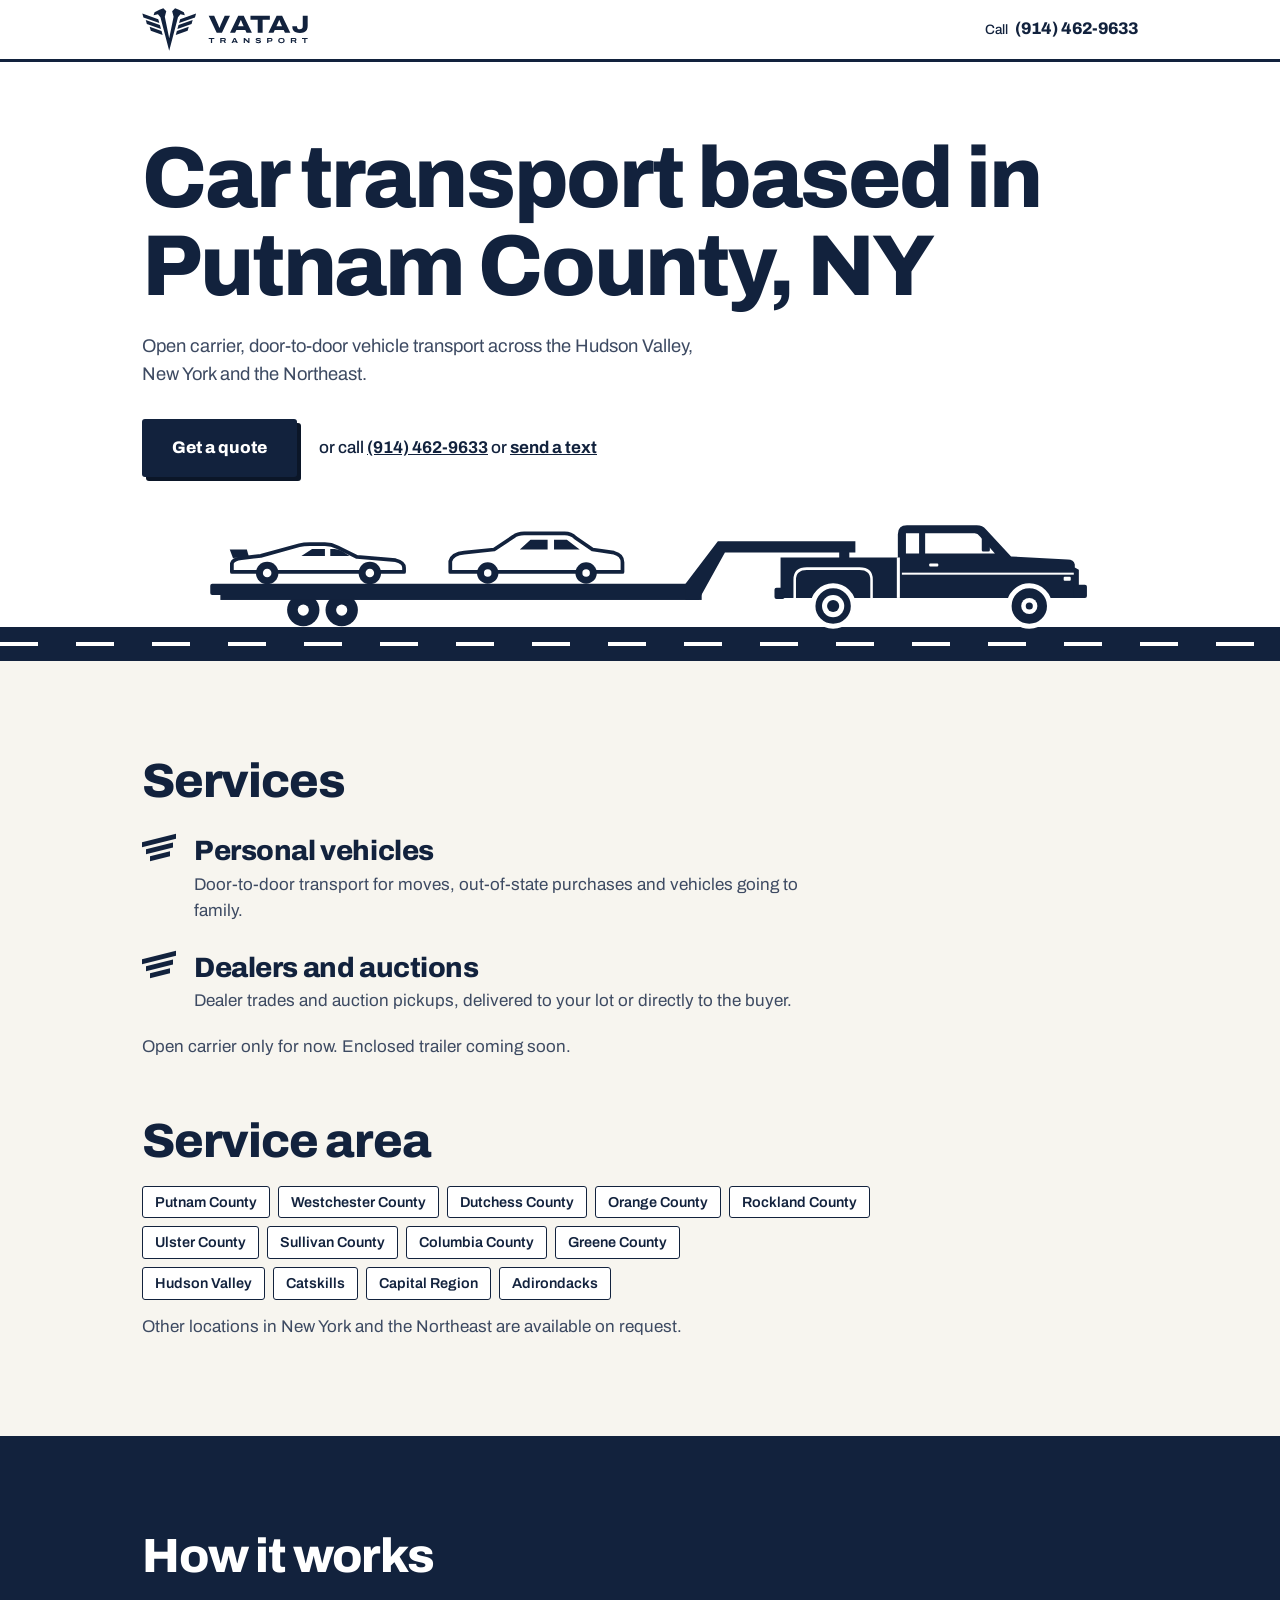
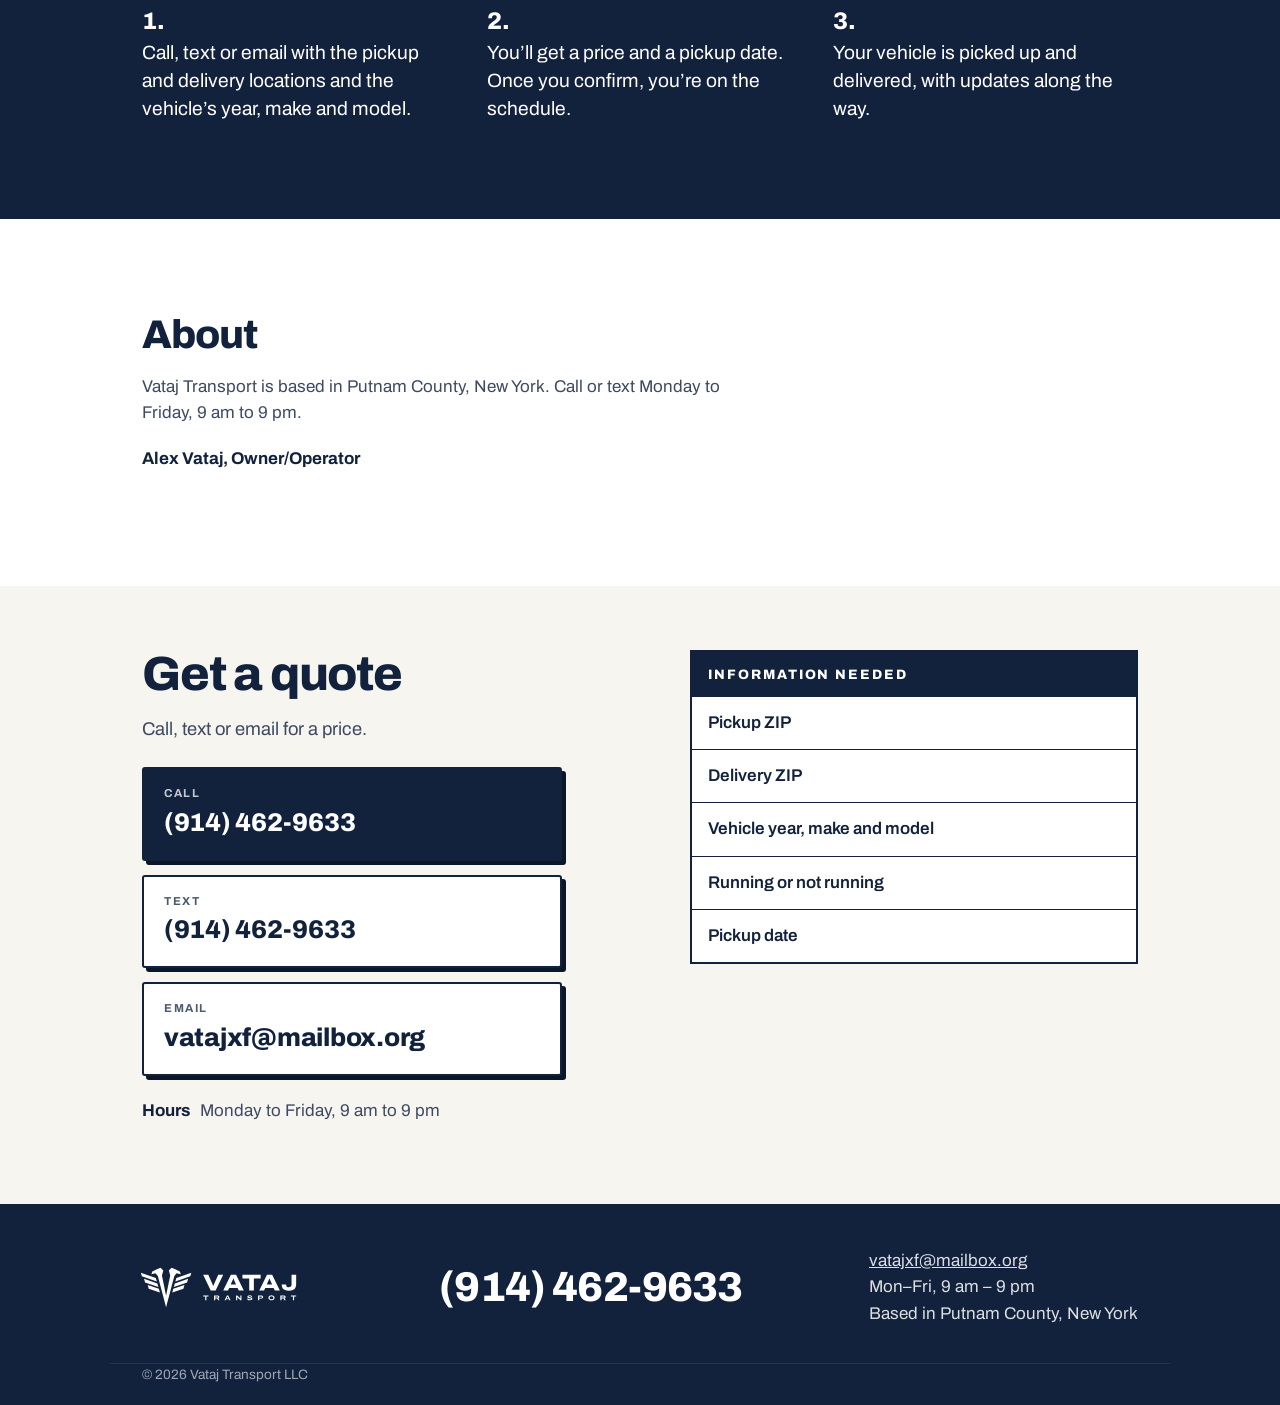
==== commit ea3685a3: "Drop logo panel from About" ====
--- a/index.html
+++ b/index.html
@@ -227,13 +227,10 @@
 
     <!-- ABOUT -->
     <section class="about" id="about">
-      <div class="wrap about-inner">
-        <div class="photo-slot"><img src="img/vataj-stacked-navy.svg" alt="" width="240" height="220"></div>
-        <div>
-          <h2>About</h2>
-          <p>Vataj Transport is based in Putnam County, New York. Call or text Monday to Friday, 9 am to 9 pm.</p>
-          <p class="sign">Alex Vataj, Owner/Operator</p>
-        </div>
+      <div class="wrap">
+        <h2>About</h2>
+        <p>Vataj Transport is based in Putnam County, New York. Call or text Monday to Friday, 9 am to 9 pm.</p>
+        <p class="sign">Alex Vataj, Owner/Operator</p>
       </div>
     </section>
 
--- a/styles.css
+++ b/styles.css
@@ -104,12 +104,9 @@
 
 /* About */
 .about { padding: 72px 0; }
-.about-inner { display: grid; gap: 28px; align-items: center; }
 .about p { color: var(--ink-soft); max-width: 34em; }
 .about .sign { margin-top: 20px; color: var(--navy); font-weight: 700; }
 .about h2 { font-size: clamp(1.8rem, 5vw, 2.5rem); margin-bottom: 18px; }
-.photo-slot { display: grid; place-items: center; aspect-ratio: 4 / 3; background: var(--paper); border-radius: 3px; }
-.photo-slot img { width: 46%; }
 
 /* Trust: door lettering */
 .trust { padding: 72px 0; }
@@ -191,7 +188,6 @@
   .hero h1 { max-width: 14em; }
   .services, .how, .about, .trust { padding: 96px 0; }
   .how-list { grid-template-columns: repeat(3, 1fr); gap: 40px; }
-  .about-inner { grid-template-columns: 1fr 1.1fr; gap: 56px; }
   .quote-inner { grid-template-columns: 1.1fr 1fr; gap: 56px; align-items: center; }
   .foot-inner { grid-template-columns: auto 1fr auto; align-items: center; gap: 40px; }
   .foot-phone { justify-self: center; }
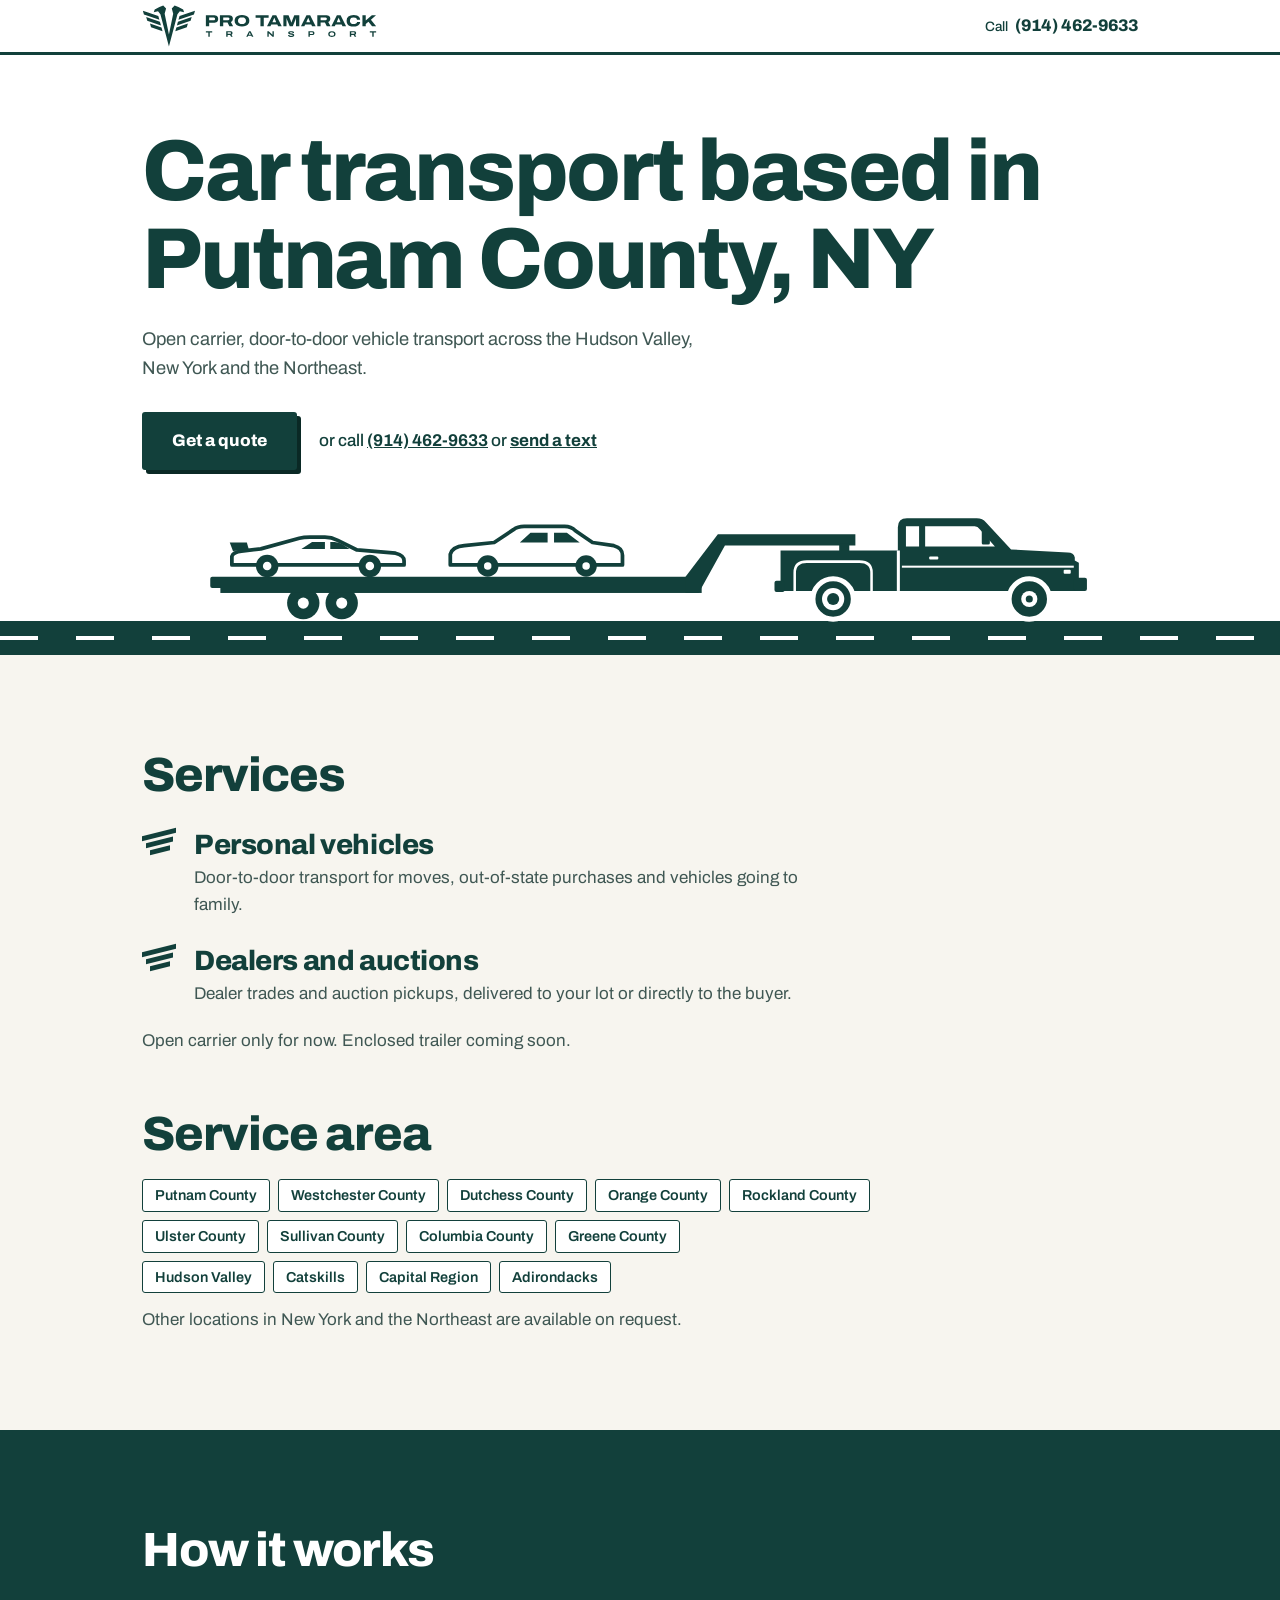
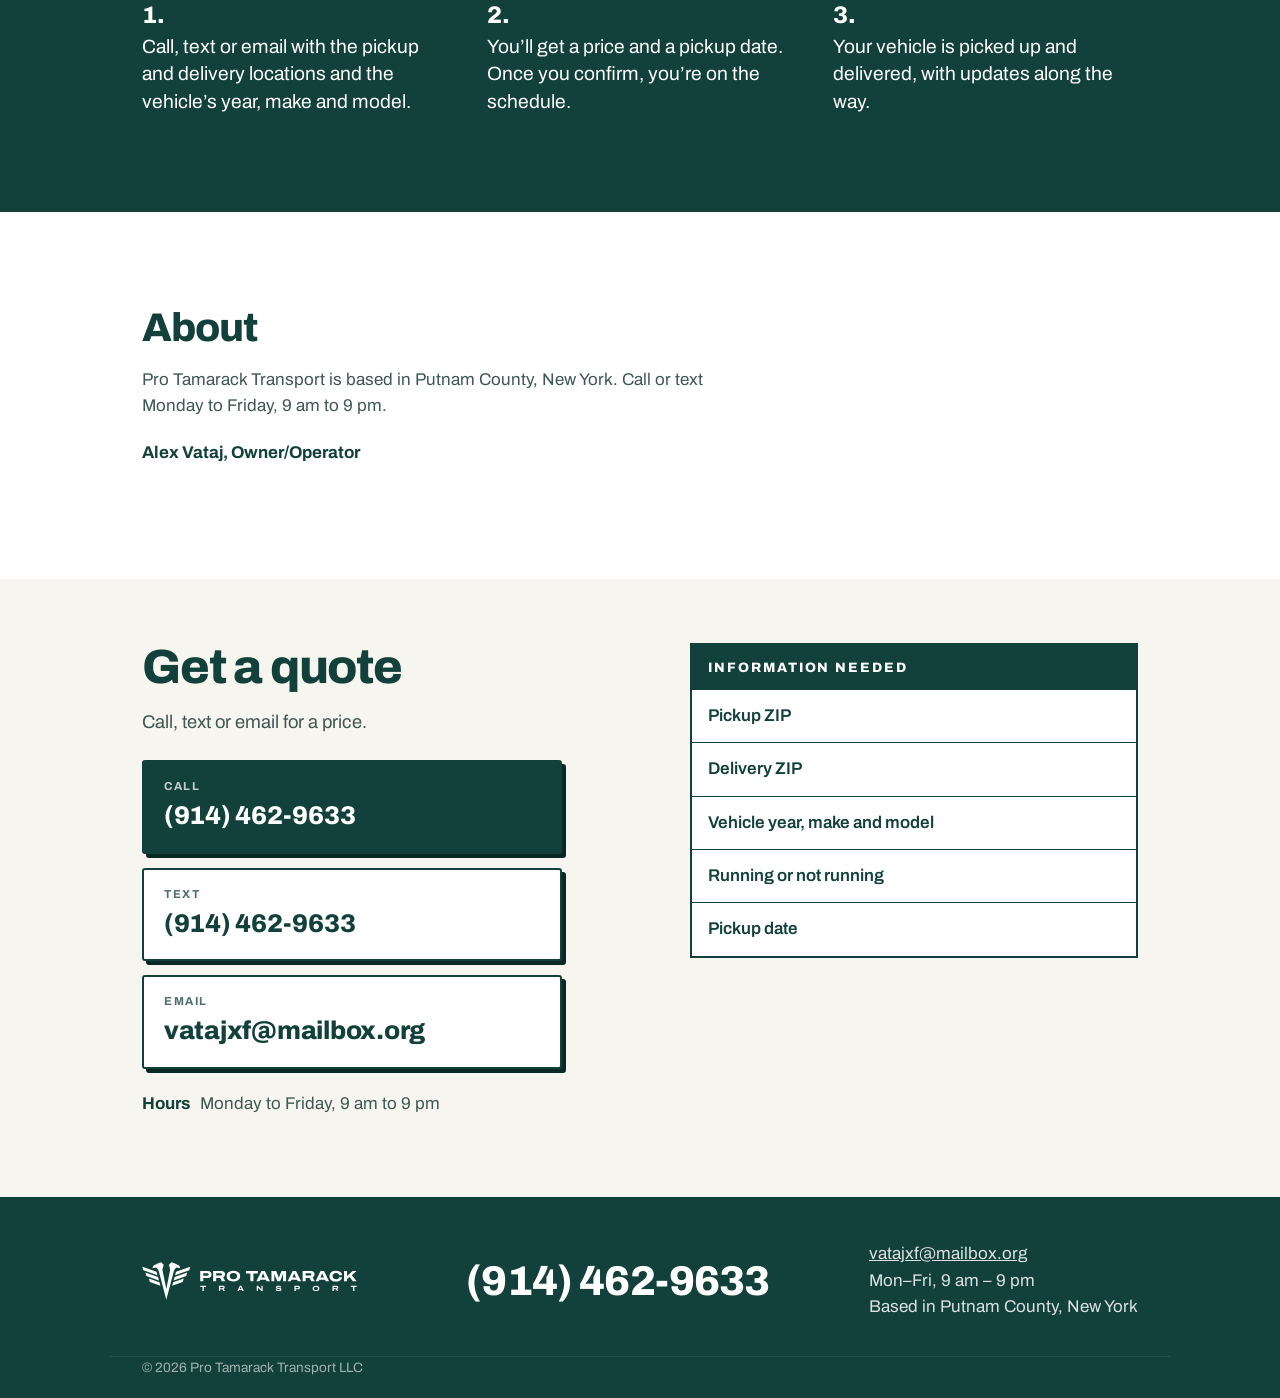
==== commit 7e1a9a50: "Rebrand to Pro Tamarack Transport LLC with tamarack green" ====
--- a/index.html
+++ b/index.html
@@ -4,16 +4,16 @@
   <meta charset="utf-8">
   <meta name="viewport" content="width=device-width, initial-scale=1">
 
-  <title>Vataj Transport LLC | Car Transport Based in Putnam County, New York</title>
+  <title>Pro Tamarack Transport LLC | Car Transport Based in Putnam County, New York</title>
   <meta name="description" content="Car transport based in Putnam County, New York. Open carrier, door to door, serving the Hudson Valley, Catskills, Capital Region and Adirondacks, plus the rest of New York and the Northeast. Call or text (914) 462-9633.">
   <link rel="canonical" href="https://vatajtransport.com/">
   <meta name="robots" content="index, follow">
-  <meta name="theme-color" content="#12223D">
+  <meta name="theme-color" content="#12403B">
 
   <!-- Open Graph / social sharing -->
   <meta property="og:type" content="website">
-  <meta property="og:site_name" content="Vataj Transport LLC">
-  <meta property="og:title" content="Vataj Transport LLC | Car Transport Based in Putnam County, New York">
+  <meta property="og:site_name" content="Pro Tamarack Transport LLC">
+  <meta property="og:title" content="Pro Tamarack Transport LLC | Car Transport Based in Putnam County, New York">
   <meta property="og:description" content="Open car hauling, door to door, across New York and the Northeast.">
   <meta property="og:url" content="https://vatajtransport.com/">
   <meta property="og:image" content="https://vatajtransport.com/og-image.png">
@@ -21,7 +21,7 @@
   <meta property="og:image:height" content="630">
   <meta property="og:locale" content="en_US">
   <meta name="twitter:card" content="summary_large_image">
-  <meta name="twitter:title" content="Vataj Transport LLC | Car Transport Based in Putnam County, New York">
+  <meta name="twitter:title" content="Pro Tamarack Transport LLC | Car Transport Based in Putnam County, New York">
   <meta name="twitter:description" content="Open car hauling, door to door, across New York and the Northeast.">
   <meta name="twitter:image" content="https://vatajtransport.com/og-image.png">
 
@@ -41,7 +41,7 @@
   {
     "@context": "https://schema.org",
     "@type": "LocalBusiness",
-    "name": "Vataj Transport LLC",
+    "name": "Pro Tamarack Transport LLC",
     "description": "Car transport company based in Putnam County, New York. Open car hauling, door to door, across New York and the Northeast.",
     "openingHoursSpecification": [
       { "@type": "OpeningHoursSpecification", "dayOfWeek": ["Monday", "Tuesday", "Wednesday", "Thursday", "Friday"], "opens": "09:00", "closes": "21:00" }
@@ -82,23 +82,23 @@
   <!-- Car drawing used by the hauler illustration -->
   <svg width="0" height="0" style="position:absolute" aria-hidden="true">
     <symbol id="car" viewBox="0 0 170 52">
-      <path d="M5 40 V30 Q7 23 18 22 L46 19 L64 7 Q68 4 74 4 H112 Q118 4 122 8 L138 19 L158 22 Q166 24 166 31 V40 Z" fill="#fff" stroke="#12223D" stroke-width="3.5" stroke-linejoin="round"/>
-      <path d="M70 19 L80 10 H96 V19 Z M102 19 V10 H114 L126 19 Z" fill="#12223D"/>
-      <circle cx="40" cy="41" r="10" fill="#12223D"/><circle cx="40" cy="41" r="3.5" fill="#fff"/>
-      <circle cx="132" cy="41" r="10" fill="#12223D"/><circle cx="132" cy="41" r="3.5" fill="#fff"/>
+      <path d="M5 40 V30 Q7 23 18 22 L46 19 L64 7 Q68 4 74 4 H112 Q118 4 122 8 L138 19 L158 22 Q166 24 166 31 V40 Z" fill="#fff" stroke="#12403B" stroke-width="3.5" stroke-linejoin="round"/>
+      <path d="M70 19 L80 10 H96 V19 Z M102 19 V10 H114 L126 19 Z" fill="#12403B"/>
+      <circle cx="40" cy="41" r="10" fill="#12403B"/><circle cx="40" cy="41" r="3.5" fill="#fff"/>
+      <circle cx="132" cy="41" r="10" fill="#12403B"/><circle cx="132" cy="41" r="3.5" fill="#fff"/>
     </symbol>
     <symbol id="sportscar" viewBox="0 0 170 52">
-      <path d="M5 40 V32 Q6 28 14 27 L32 25 L68 15 Q72 14 78 14 H92 Q98 14 104 17 L122 26 L158 29 Q166 31 166 36 V40 Z" fill="#fff" stroke="#12223D" stroke-width="3.5" stroke-linejoin="round"/>
-      <path d="M6 27 L3 19 H19 L21 26 Z" fill="#12223D"/>
-      <path d="M70 25 L80 18.5 H92 V25 Z M97 25 V18.5 H101 Q105 18.5 109 21 L115 25 Z" fill="#12223D"/>
-      <circle cx="38" cy="41" r="10.5" fill="#12223D"/><circle cx="38" cy="41" r="4" fill="#fff"/>
-      <circle cx="134" cy="41" r="10.5" fill="#12223D"/><circle cx="134" cy="41" r="4" fill="#fff"/>
+      <path d="M5 40 V32 Q6 28 14 27 L32 25 L68 15 Q72 14 78 14 H92 Q98 14 104 17 L122 26 L158 29 Q166 31 166 36 V40 Z" fill="#fff" stroke="#12403B" stroke-width="3.5" stroke-linejoin="round"/>
+      <path d="M6 27 L3 19 H19 L21 26 Z" fill="#12403B"/>
+      <path d="M70 25 L80 18.5 H92 V25 Z M97 25 V18.5 H101 Q105 18.5 109 21 L115 25 Z" fill="#12403B"/>
+      <circle cx="38" cy="41" r="10.5" fill="#12403B"/><circle cx="38" cy="41" r="4" fill="#fff"/>
+      <circle cx="134" cy="41" r="10.5" fill="#12403B"/><circle cx="134" cy="41" r="4" fill="#fff"/>
     </symbol>
   </svg>
 
   <header class="top">
     <div class="wrap top-inner">
-      <a href="#top" class="top-logo"><img src="img/vataj-logo-navy.svg" alt="Vataj Transport" width="200" height="64"></a>
+      <a href="#top" class="top-logo"><img src="img/pro-tamarack-logo-green.svg" alt="Pro Tamarack Transport" width="200" height="43"></a>
       <a class="top-phone" href="tel:+19144629633"><small>Call</small> (914) 462-9633</a>
     </div>
   </header>
@@ -119,13 +119,13 @@
       <div class="road">
         <svg class="hauler" viewBox="0 96 890 119" role="img" aria-label="Drawing of a Dodge Ram 3500 dually towing a gooseneck trailer with two cars">
           <!-- trailer tandem axles, toward the rear, tucked under the frame -->
-          <g fill="#12223D">
+          <g fill="#12403B">
             <circle cx="112" cy="192" r="16"/><circle cx="150" cy="192" r="16"/>
           </g>
           <g fill="#fff">
             <circle cx="112" cy="192" r="5.5"/><circle cx="150" cy="192" r="5.5"/>
           </g>
-          <g fill="#12223D">
+          <g fill="#12403B">
             <!-- trailer: deck, frame rail, gooseneck, hitch -->
             <rect x="20" y="166" width="484" height="11" rx="2"/>
             <rect x="30" y="175" width="476" height="7"/>
@@ -144,17 +144,17 @@
             <rect x="864" y="159" width="7" height="4" rx="1"/>
           </g>
           <!-- tow mirror -->
-          <rect x="783" y="119" width="8" height="15" rx="1.5" fill="#12223D"/>
+          <rect x="783" y="119" width="8" height="15" rx="1.5" fill="#12403B"/>
           <!-- squared-off dually rear fender flare -->
           <path d="M598 180 V162 Q598 151 610 151 H662 Q674 151 674 162 V180" fill="none" stroke="#fff" stroke-width="2.5" stroke-linejoin="round"/>
           <!-- pickup wheels: deep-dish dually rear, front hub -->
-          <g fill="#12223D" stroke="#fff" stroke-width="5">
+          <g fill="#12403B" stroke="#fff" stroke-width="5">
             <circle cx="636" cy="188" r="20"/><circle cx="830" cy="188" r="20"/>
           </g>
           <circle cx="636" cy="188" r="11" fill="#fff"/>
-          <circle cx="636" cy="188" r="6" fill="#12223D"/>
+          <circle cx="636" cy="188" r="6" fill="#12403B"/>
           <circle cx="830" cy="188" r="8" fill="#fff"/>
-          <circle cx="830" cy="188" r="3.5" fill="#12223D"/>
+          <circle cx="830" cy="188" r="3.5" fill="#12403B"/>
           <!-- cars -->
           <use href="#sportscar" x="36" y="112" width="180" height="55"/>
           <use href="#car" x="252" y="112" width="180" height="55"/>
@@ -217,8 +217,8 @@
     <section class="trust" id="trust">
       <div class="wrap">
         <div class="door">
-          <img src="img/vataj-mark-navy.svg" alt="" width="120" height="97">
-          <p class="door-line">Vataj Transport LLC · USDOT [NUMBER]</p>
+          <img src="img/pro-tamarack-mark-green.svg" alt="" width="120" height="97">
+          <p class="door-line">Pro Tamarack Transport LLC · USDOT [NUMBER]</p>
         </div>
         <p class="trust-text">Look us up on <a href="https://safer.fmcsa.dot.gov/CompanySnapshot.aspx" target="_blank" rel="noopener">FMCSA SAFER</a> with our USDOT number. Insured through [INSURANCE CARRIER], [COVERAGE DETAILS].</p>
       </div>
@@ -229,7 +229,7 @@
     <section class="about" id="about">
       <div class="wrap">
         <h2>About</h2>
-        <p>Vataj Transport is based in Putnam County, New York. Call or text Monday to Friday, 9 am to 9 pm.</p>
+        <p>Pro Tamarack Transport is based in Putnam County, New York. Call or text Monday to Friday, 9 am to 9 pm.</p>
         <p class="sign">Alex Vataj, Owner/Operator</p>
       </div>
     </section>
@@ -279,7 +279,7 @@
 
   <footer class="foot">
     <div class="wrap foot-inner">
-      <img src="img/vataj-logo-white.svg" alt="Vataj Transport" width="200" height="64">
+      <img src="img/pro-tamarack-logo-white.svg" alt="Pro Tamarack Transport" width="200" height="43">
       <a class="foot-phone" href="tel:+19144629633">(914) 462-9633</a>
       <p>
         <a href="mailto:vatajxf@mailbox.org">vatajxf@mailbox.org</a><br>
@@ -288,7 +288,7 @@
         <!-- <br>USDOT [NUMBER] -->
       </p>
     </div>
-    <p class="wrap foot-legal">© <span id="year">2026</span> Vataj Transport LLC</p>
+    <p class="wrap foot-legal">© <span id="year">2026</span> Pro Tamarack Transport LLC</p>
   </footer>
 
   <script src="main.js" defer></script>
--- a/styles.css
+++ b/styles.css
@@ -1,4 +1,4 @@
-/* Vataj Transport LLC */
+/* Pro Tamarack Transport LLC */
 
 @font-face {
   font-family: "Archivo";
@@ -9,10 +9,10 @@
 }
 
 :root {
-  --navy: #12223D;
-  --navy-deep: #0b1628;
+  --green: #12403B;
+  --green-deep: #0a2925;
   --paper: #f7f5ef;
-  --ink-soft: #3d4a62;
+  --ink-soft: #3f5753;
   --white: #fff;
   --font: "Archivo", system-ui, -apple-system, "Segoe UI", Roboto, sans-serif;
 }
@@ -20,34 +20,34 @@
 *, *::before, *::after { box-sizing: border-box; }
 html { -webkit-text-size-adjust: 100%; }
 @media (prefers-reduced-motion: no-preference) { html { scroll-behavior: smooth; } }
-body { margin: 0; font-family: var(--font); font-size: 1.0625rem; line-height: 1.55; color: var(--navy); background: var(--white); }
+body { margin: 0; font-family: var(--font); font-size: 1.0625rem; line-height: 1.55; color: var(--green); background: var(--white); }
 img { display: block; max-width: 100%; height: auto; }
 a { color: inherit; }
 p { margin: 0 0 1em; }
 h1, h2 { margin: 0; font-weight: 800; letter-spacing: -0.025em; line-height: 1.02; }
 h2 { font-size: clamp(2rem, 6vw, 3rem); margin-bottom: 28px; }
-:focus-visible { outline: 3px solid var(--navy); outline-offset: 2px; }
+:focus-visible { outline: 3px solid var(--green); outline-offset: 2px; }
 
 .wrap { max-width: 1060px; margin: 0 auto; padding: 0 20px; }
 
-.skip-link { position: absolute; left: 8px; top: -60px; z-index: 10; padding: 8px 12px; background: var(--navy); color: var(--white); }
+.skip-link { position: absolute; left: 8px; top: -60px; z-index: 10; padding: 8px 12px; background: var(--green); color: var(--white); }
 .skip-link:focus { top: 8px; }
 
 .btn {
   display: inline-block; padding: 16px 30px;
   font: inherit; font-weight: 800; font-size: 1.05rem;
-  color: var(--white); background: var(--navy);
-  border: 0; border-radius: 3px; box-shadow: 4px 4px 0 var(--navy-deep);
+  color: var(--white); background: var(--green);
+  border: 0; border-radius: 3px; box-shadow: 4px 4px 0 var(--green-deep);
   text-decoration: none; cursor: pointer;
   transition: transform .1s, box-shadow .1s;
 }
-.btn:hover { transform: translate(-1px, -1px); box-shadow: 5px 5px 0 var(--navy-deep); }
-.btn:active { transform: translate(3px, 3px); box-shadow: 1px 1px 0 var(--navy-deep); }
+.btn:hover { transform: translate(-1px, -1px); box-shadow: 5px 5px 0 var(--green-deep); }
+.btn:active { transform: translate(3px, 3px); box-shadow: 1px 1px 0 var(--green-deep); }
 
 /* Top bar */
-.top { border-bottom: 3px solid var(--navy); }
+.top { border-bottom: 3px solid var(--green); }
 .top-inner { display: flex; align-items: center; justify-content: space-between; gap: 12px; padding-top: 6px; padding-bottom: 6px; }
-.top-logo img { width: 160px; margin-left: -8px; }
+.top-logo img { width: 200px; margin-left: -5px; }
 .top-phone { font-weight: 800; font-size: 1.05rem; text-decoration: none; white-space: nowrap; }
 .top-phone small { display: none; font-weight: 500; font-size: .85rem; margin-right: 4px; }
 
@@ -65,7 +65,7 @@
   content: ""; display: block; height: 34px; margin: -6px -12px 0;
   background:
     repeating-linear-gradient(90deg, var(--white) 0 38px, transparent 38px 76px) center / 100% 4px no-repeat,
-    var(--navy);
+    var(--green);
 }
 .hauler { display: block; width: 100%; max-width: 900px; height: auto; margin: 0 auto; }
 
@@ -77,9 +77,9 @@
 .haul-list > li::before { /* three wing bars from the logo */
   content: ""; position: absolute; left: 0; top: 4px; width: 34px; height: 22px;
   background:
-    linear-gradient(var(--navy), var(--navy)) 0 0 / 100% 5px no-repeat,
-    linear-gradient(var(--navy), var(--navy)) 4px 8px / 80% 5px no-repeat,
-    linear-gradient(var(--navy), var(--navy)) 8px 16px / 60% 5px no-repeat;
+    linear-gradient(var(--green), var(--green)) 0 0 / 100% 5px no-repeat,
+    linear-gradient(var(--green), var(--green)) 4px 8px / 80% 5px no-repeat,
+    linear-gradient(var(--green), var(--green)) 8px 16px / 60% 5px no-repeat;
   transform: skewY(-14deg);
 }
 .haul-list strong { display: block; font-size: clamp(1.3rem, 3.6vw, 1.75rem); font-weight: 800; letter-spacing: -0.015em; line-height: 1.2; }
@@ -89,12 +89,12 @@
 .areas { list-style: none; display: flex; flex-wrap: wrap; gap: 8px; max-width: 780px; margin: 0 0 8px; padding: 0; }
 .areas li {
   padding: 6px 12px; font-size: .9rem; font-weight: 600; line-height: 1.3;
-  background: var(--white); border: 1px solid var(--navy); border-radius: 3px;
+  background: var(--white); border: 1px solid var(--green); border-radius: 3px;
 }
 .area-note { margin: 14px 0 0; color: var(--ink-soft); max-width: 36em; }
 
 /* How it goes */
-.how { padding: 64px 0; color: var(--white); background: var(--navy); }
+.how { padding: 64px 0; color: var(--white); background: var(--green); }
 .how-list { margin: 0; padding: 0; list-style: none; counter-reset: n; display: grid; gap: 28px; }
 .how-list li { counter-increment: n; font-size: 1.2rem; line-height: 1.45; max-width: 30em; }
 .how-list li::before {
@@ -105,7 +105,7 @@
 /* About */
 .about { padding: 72px 0; }
 .about p { color: var(--ink-soft); max-width: 34em; }
-.about .sign { margin-top: 20px; color: var(--navy); font-weight: 700; }
+.about .sign { margin-top: 20px; color: var(--green); font-weight: 700; }
 .about h2 { font-size: clamp(1.8rem, 5vw, 2.5rem); margin-bottom: 18px; }
 
 /* Trust: door lettering */
@@ -113,13 +113,13 @@
 .door {
   display: flex; flex-direction: column; align-items: center; gap: 14px;
   padding: 36px 20px 30px; margin-bottom: 28px;
-  background: var(--white); border: 3px solid var(--navy); border-radius: 26px;
-  box-shadow: inset 0 0 0 8px var(--white), inset 0 0 0 9px #c9cfd9;
+  background: var(--white); border: 3px solid var(--green); border-radius: 26px;
+  box-shadow: inset 0 0 0 8px var(--white), inset 0 0 0 9px #c9d4d1;
 }
 .door img { width: 96px; }
 .door-line { margin: 0; text-align: center; font-weight: 800; font-size: clamp(.95rem, 3.2vw, 1.4rem); letter-spacing: .12em; text-transform: uppercase; }
 .trust-text { max-width: 40em; margin: 0; color: var(--ink-soft); }
-.trust-text a { color: var(--navy); font-weight: 700; }
+.trust-text a { color: var(--green); font-weight: 700; }
 
 /* Quote: call or email */
 .quote { padding: 64px 0 80px; background: var(--paper); }
@@ -128,26 +128,26 @@
 .contact { display: grid; gap: 14px; max-width: 420px; }
 .contact-btn {
   display: block; padding: 16px 20px;
-  color: var(--white); background: var(--navy);
-  border: 2px solid var(--navy); border-radius: 3px; box-shadow: 4px 4px 0 var(--navy-deep);
+  color: var(--white); background: var(--green);
+  border: 2px solid var(--green); border-radius: 3px; box-shadow: 4px 4px 0 var(--green-deep);
   text-decoration: none; transition: transform .1s, box-shadow .1s;
 }
-.contact-btn:hover { transform: translate(-1px, -1px); box-shadow: 5px 5px 0 var(--navy-deep); }
-.contact-btn:active { transform: translate(3px, 3px); box-shadow: 1px 1px 0 var(--navy-deep); }
+.contact-btn:hover { transform: translate(-1px, -1px); box-shadow: 5px 5px 0 var(--green-deep); }
+.contact-btn:active { transform: translate(3px, 3px); box-shadow: 1px 1px 0 var(--green-deep); }
 .contact-btn small { display: block; font-size: .72rem; font-weight: 700; letter-spacing: .14em; text-transform: uppercase; opacity: .75; }
 .contact-btn span { display: block; font-size: clamp(1.25rem, 5vw, 1.6rem); font-weight: 800; letter-spacing: -0.01em; overflow-wrap: anywhere; }
-.contact-btn--light { color: var(--navy); background: var(--white); }
+.contact-btn--light { color: var(--green); background: var(--white); }
 .hours { margin: 22px 0 0; color: var(--ink-soft); }
-.hours b { margin-right: 6px; color: var(--navy); }
+.hours b { margin-right: 6px; color: var(--green); }
 
-.bol { align-self: start; background: var(--white); border: 2px solid var(--navy); }
+.bol { align-self: start; background: var(--white); border: 2px solid var(--green); }
 .bol-head {
-  padding: 12px 16px; color: var(--white); background: var(--navy);
+  padding: 12px 16px; color: var(--white); background: var(--green);
   font-weight: 800; font-size: .85rem; letter-spacing: .14em; text-transform: uppercase;
 }
 .bol-list { list-style: none; margin: 0; padding: 0; }
 .bol-list li { padding: 13px 16px; font-weight: 600; }
-.bol-list li + li { border-top: 1px solid var(--navy); }
+.bol-list li + li { border-top: 1px solid var(--green); }
 
 /* 404 */
 .notfound { padding: 96px 0 120px; }
@@ -159,17 +159,17 @@
   position: fixed; left: 0; right: 0; bottom: 0; z-index: 20;
   display: grid; grid-template-columns: 1fr auto;
   padding-bottom: env(safe-area-inset-bottom);
-  background: var(--navy); border-top: 2px solid var(--white);
+  background: var(--green); border-top: 2px solid var(--white);
   box-shadow: 0 -4px 16px rgba(0, 0, 0, .18);
 }
 .callbar a { padding: 15px 18px; text-align: center; font-weight: 800; color: var(--white); text-decoration: none; }
-.callbar a + a { padding: 15px 28px; color: var(--navy); background: var(--white); }
+.callbar a + a { padding: 15px 28px; color: var(--green); background: var(--white); }
 body:has(.callbar) { padding-bottom: calc(56px + env(safe-area-inset-bottom)); }
 
 /* Footer */
-.foot { padding: 44px 0 20px; color: var(--white); background: var(--navy); }
+.foot { padding: 44px 0 20px; color: var(--white); background: var(--green); }
 .foot-inner { display: grid; gap: 16px; }
-.foot-inner img { width: 180px; margin-left: -9px; }
+.foot-inner img { width: 230px; margin-left: -5px; }
 .foot-phone { font-size: clamp(1.8rem, 6vw, 2.6rem); font-weight: 800; letter-spacing: -0.02em; text-decoration: none; }
 .foot-phone:hover { text-decoration: underline; }
 .foot p { margin: 0; opacity: .85; }
@@ -183,7 +183,7 @@
   .callbar { display: none; }
   body:has(.callbar) { padding-bottom: 0; }
   .wrap { padding: 0 32px; }
-  .top-logo img { width: 190px; }
+  .top-logo img { width: 250px; }
   .hero { padding-top: 72px; }
   .hero h1 { max-width: 14em; }
   .services, .how, .about, .trust { padding: 96px 0; }
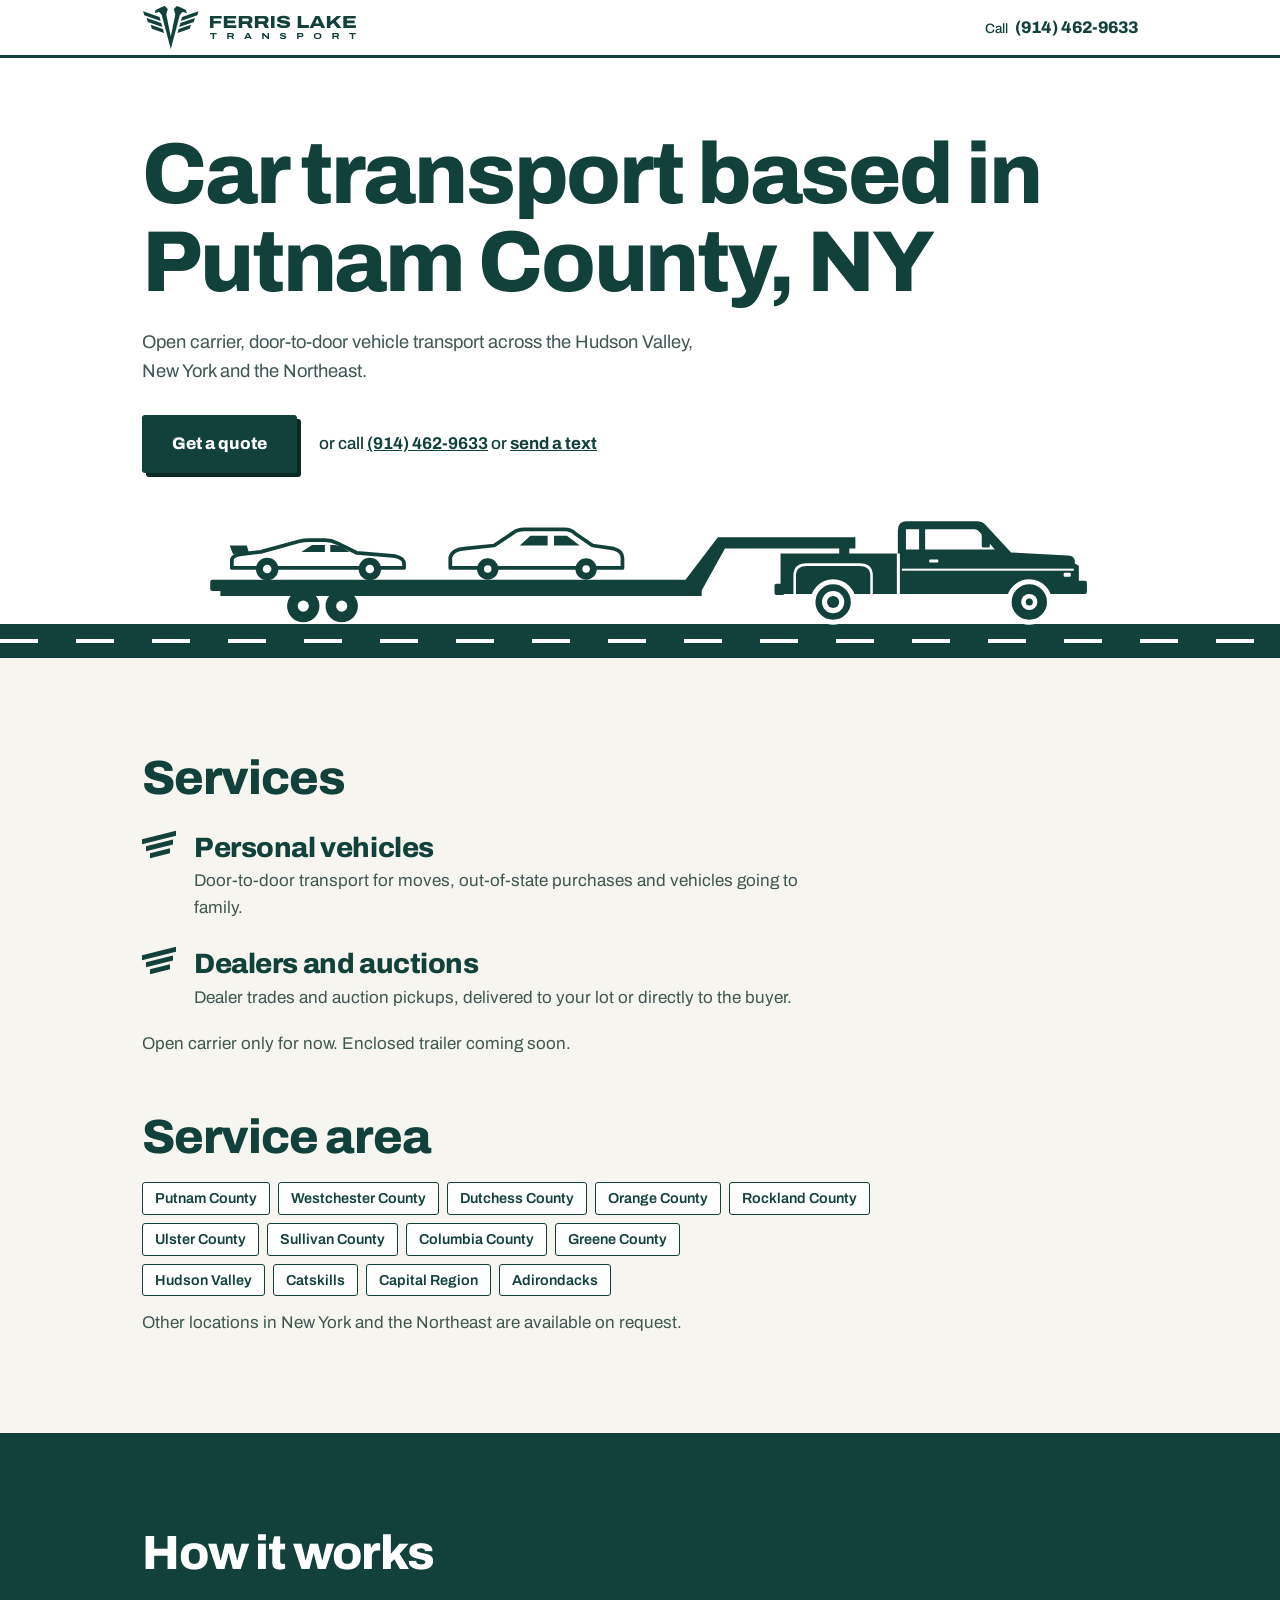
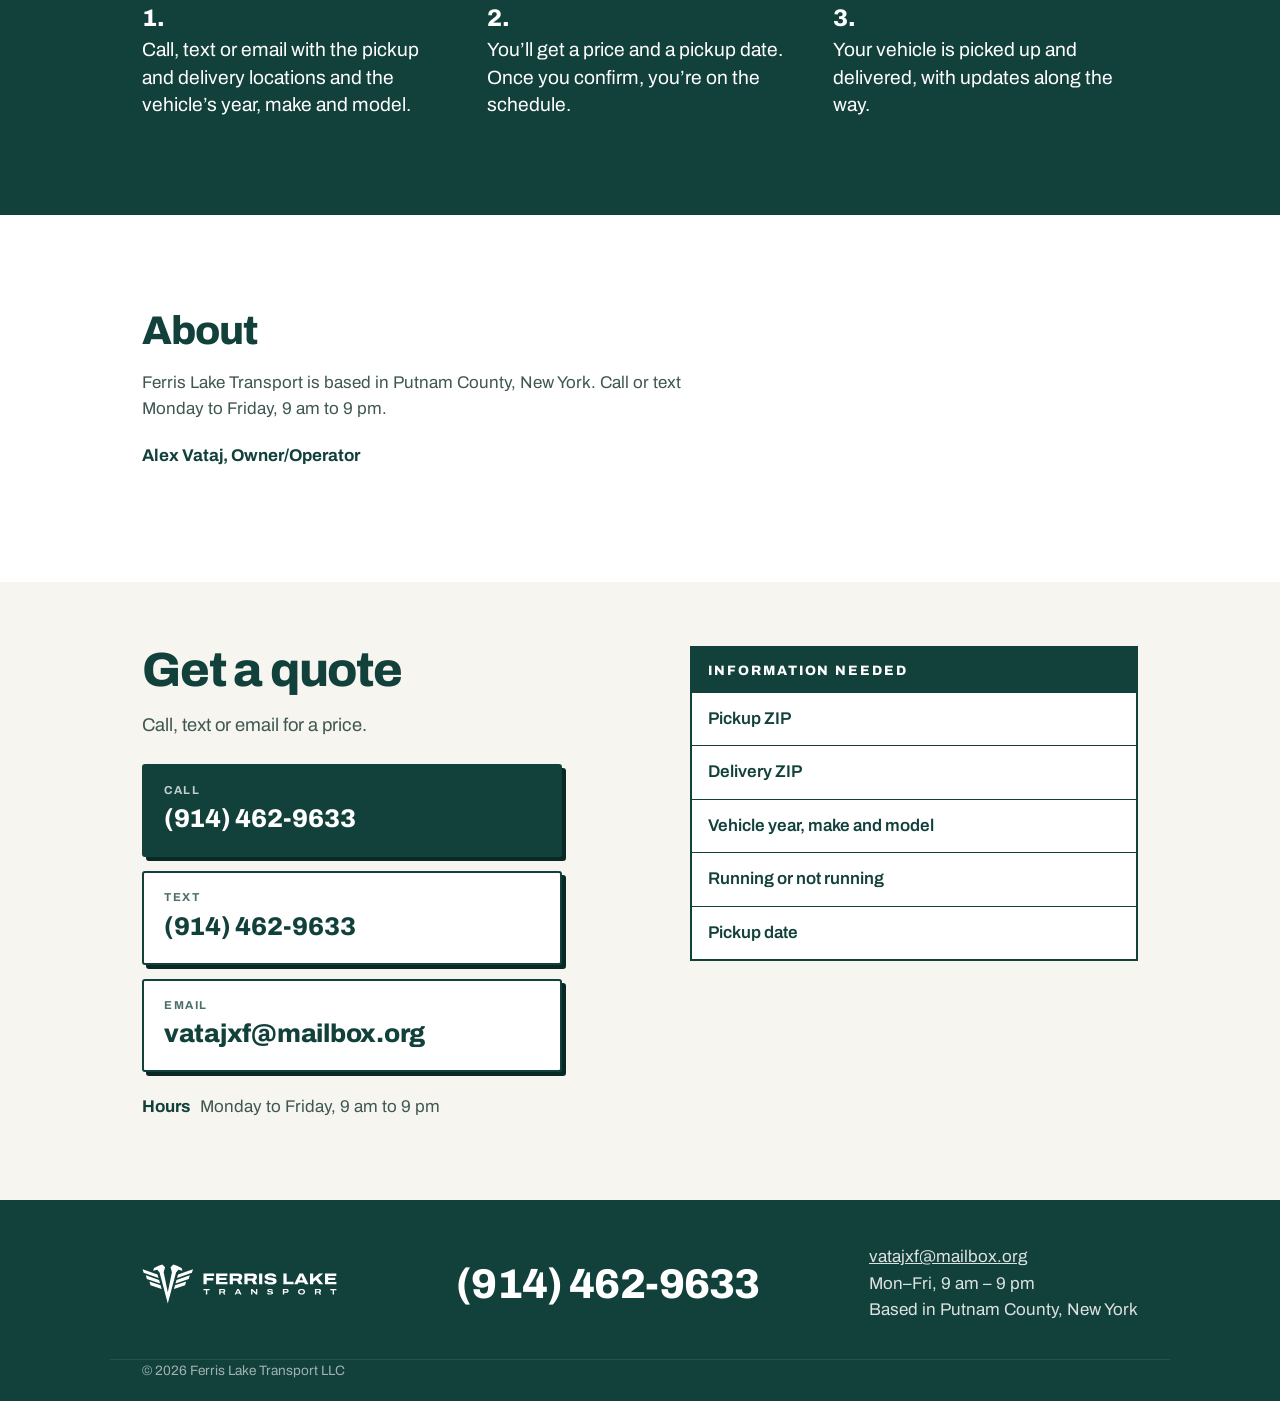
==== commit 75c6a1ac: "Rebrand to Ferris Lake Transport LLC" ====
--- a/index.html
+++ b/index.html
@@ -4,7 +4,7 @@
   <meta charset="utf-8">
   <meta name="viewport" content="width=device-width, initial-scale=1">
 
-  <title>Pro Tamarack Transport LLC | Car Transport Based in Putnam County, New York</title>
+  <title>Ferris Lake Transport LLC | Car Transport Based in Putnam County, New York</title>
   <meta name="description" content="Car transport based in Putnam County, New York. Open carrier, door to door, serving the Hudson Valley, Catskills, Capital Region and Adirondacks, plus the rest of New York and the Northeast. Call or text (914) 462-9633.">
   <link rel="canonical" href="https://vatajtransport.com/">
   <meta name="robots" content="index, follow">
@@ -12,8 +12,8 @@
 
   <!-- Open Graph / social sharing -->
   <meta property="og:type" content="website">
-  <meta property="og:site_name" content="Pro Tamarack Transport LLC">
-  <meta property="og:title" content="Pro Tamarack Transport LLC | Car Transport Based in Putnam County, New York">
+  <meta property="og:site_name" content="Ferris Lake Transport LLC">
+  <meta property="og:title" content="Ferris Lake Transport LLC | Car Transport Based in Putnam County, New York">
   <meta property="og:description" content="Open car hauling, door to door, across New York and the Northeast.">
   <meta property="og:url" content="https://vatajtransport.com/">
   <meta property="og:image" content="https://vatajtransport.com/og-image.png">
@@ -21,7 +21,7 @@
   <meta property="og:image:height" content="630">
   <meta property="og:locale" content="en_US">
   <meta name="twitter:card" content="summary_large_image">
-  <meta name="twitter:title" content="Pro Tamarack Transport LLC | Car Transport Based in Putnam County, New York">
+  <meta name="twitter:title" content="Ferris Lake Transport LLC | Car Transport Based in Putnam County, New York">
   <meta name="twitter:description" content="Open car hauling, door to door, across New York and the Northeast.">
   <meta name="twitter:image" content="https://vatajtransport.com/og-image.png">
 
@@ -41,7 +41,7 @@
   {
     "@context": "https://schema.org",
     "@type": "LocalBusiness",
-    "name": "Pro Tamarack Transport LLC",
+    "name": "Ferris Lake Transport LLC",
     "description": "Car transport company based in Putnam County, New York. Open car hauling, door to door, across New York and the Northeast.",
     "openingHoursSpecification": [
       { "@type": "OpeningHoursSpecification", "dayOfWeek": ["Monday", "Tuesday", "Wednesday", "Thursday", "Friday"], "opens": "09:00", "closes": "21:00" }
@@ -98,7 +98,7 @@
 
   <header class="top">
     <div class="wrap top-inner">
-      <a href="#top" class="top-logo"><img src="img/pro-tamarack-logo-green.svg" alt="Pro Tamarack Transport" width="200" height="43"></a>
+      <a href="#top" class="top-logo"><img src="img/ferris-lake-logo-green.svg" alt="Ferris Lake Transport" width="200" height="49"></a>
       <a class="top-phone" href="tel:+19144629633"><small>Call</small> (914) 462-9633</a>
     </div>
   </header>
@@ -217,8 +217,8 @@
     <section class="trust" id="trust">
       <div class="wrap">
         <div class="door">
-          <img src="img/pro-tamarack-mark-green.svg" alt="" width="120" height="97">
-          <p class="door-line">Pro Tamarack Transport LLC · USDOT [NUMBER]</p>
+          <img src="img/ferris-lake-mark-green.svg" alt="" width="120" height="97">
+          <p class="door-line">Ferris Lake Transport LLC · USDOT [NUMBER]</p>
         </div>
         <p class="trust-text">Look us up on <a href="https://safer.fmcsa.dot.gov/CompanySnapshot.aspx" target="_blank" rel="noopener">FMCSA SAFER</a> with our USDOT number. Insured through [INSURANCE CARRIER], [COVERAGE DETAILS].</p>
       </div>
@@ -229,7 +229,7 @@
     <section class="about" id="about">
       <div class="wrap">
         <h2>About</h2>
-        <p>Pro Tamarack Transport is based in Putnam County, New York. Call or text Monday to Friday, 9 am to 9 pm.</p>
+        <p>Ferris Lake Transport is based in Putnam County, New York. Call or text Monday to Friday, 9 am to 9 pm.</p>
         <p class="sign">Alex Vataj, Owner/Operator</p>
       </div>
     </section>
@@ -279,7 +279,7 @@
 
   <footer class="foot">
     <div class="wrap foot-inner">
-      <img src="img/pro-tamarack-logo-white.svg" alt="Pro Tamarack Transport" width="200" height="43">
+      <img src="img/ferris-lake-logo-white.svg" alt="Ferris Lake Transport" width="200" height="49">
       <a class="foot-phone" href="tel:+19144629633">(914) 462-9633</a>
       <p>
         <a href="mailto:vatajxf@mailbox.org">vatajxf@mailbox.org</a><br>
@@ -288,7 +288,7 @@
         <!-- <br>USDOT [NUMBER] -->
       </p>
     </div>
-    <p class="wrap foot-legal">© <span id="year">2026</span> Pro Tamarack Transport LLC</p>
+    <p class="wrap foot-legal">© <span id="year">2026</span> Ferris Lake Transport LLC</p>
   </footer>
 
   <script src="main.js" defer></script>
--- a/styles.css
+++ b/styles.css
@@ -1,4 +1,4 @@
-/* Pro Tamarack Transport LLC */
+/* Ferris Lake Transport LLC */
 
 @font-face {
   font-family: "Archivo";
@@ -47,7 +47,7 @@
 /* Top bar */
 .top { border-bottom: 3px solid var(--green); }
 .top-inner { display: flex; align-items: center; justify-content: space-between; gap: 12px; padding-top: 6px; padding-bottom: 6px; }
-.top-logo img { width: 200px; margin-left: -5px; }
+.top-logo img { width: 190px; margin-left: -5px; }
 .top-phone { font-weight: 800; font-size: 1.05rem; text-decoration: none; white-space: nowrap; }
 .top-phone small { display: none; font-weight: 500; font-size: .85rem; margin-right: 4px; }
 
@@ -169,7 +169,7 @@
 /* Footer */
 .foot { padding: 44px 0 20px; color: var(--white); background: var(--green); }
 .foot-inner { display: grid; gap: 16px; }
-.foot-inner img { width: 230px; margin-left: -5px; }
+.foot-inner img { width: 210px; margin-left: -5px; }
 .foot-phone { font-size: clamp(1.8rem, 6vw, 2.6rem); font-weight: 800; letter-spacing: -0.02em; text-decoration: none; }
 .foot-phone:hover { text-decoration: underline; }
 .foot p { margin: 0; opacity: .85; }
@@ -183,7 +183,7 @@
   .callbar { display: none; }
   body:has(.callbar) { padding-bottom: 0; }
   .wrap { padding: 0 32px; }
-  .top-logo img { width: 250px; }
+  .top-logo img { width: 230px; }
   .hero { padding-top: 72px; }
   .hero h1 { max-width: 14em; }
   .services, .how, .about, .trust { padding: 96px 0; }
